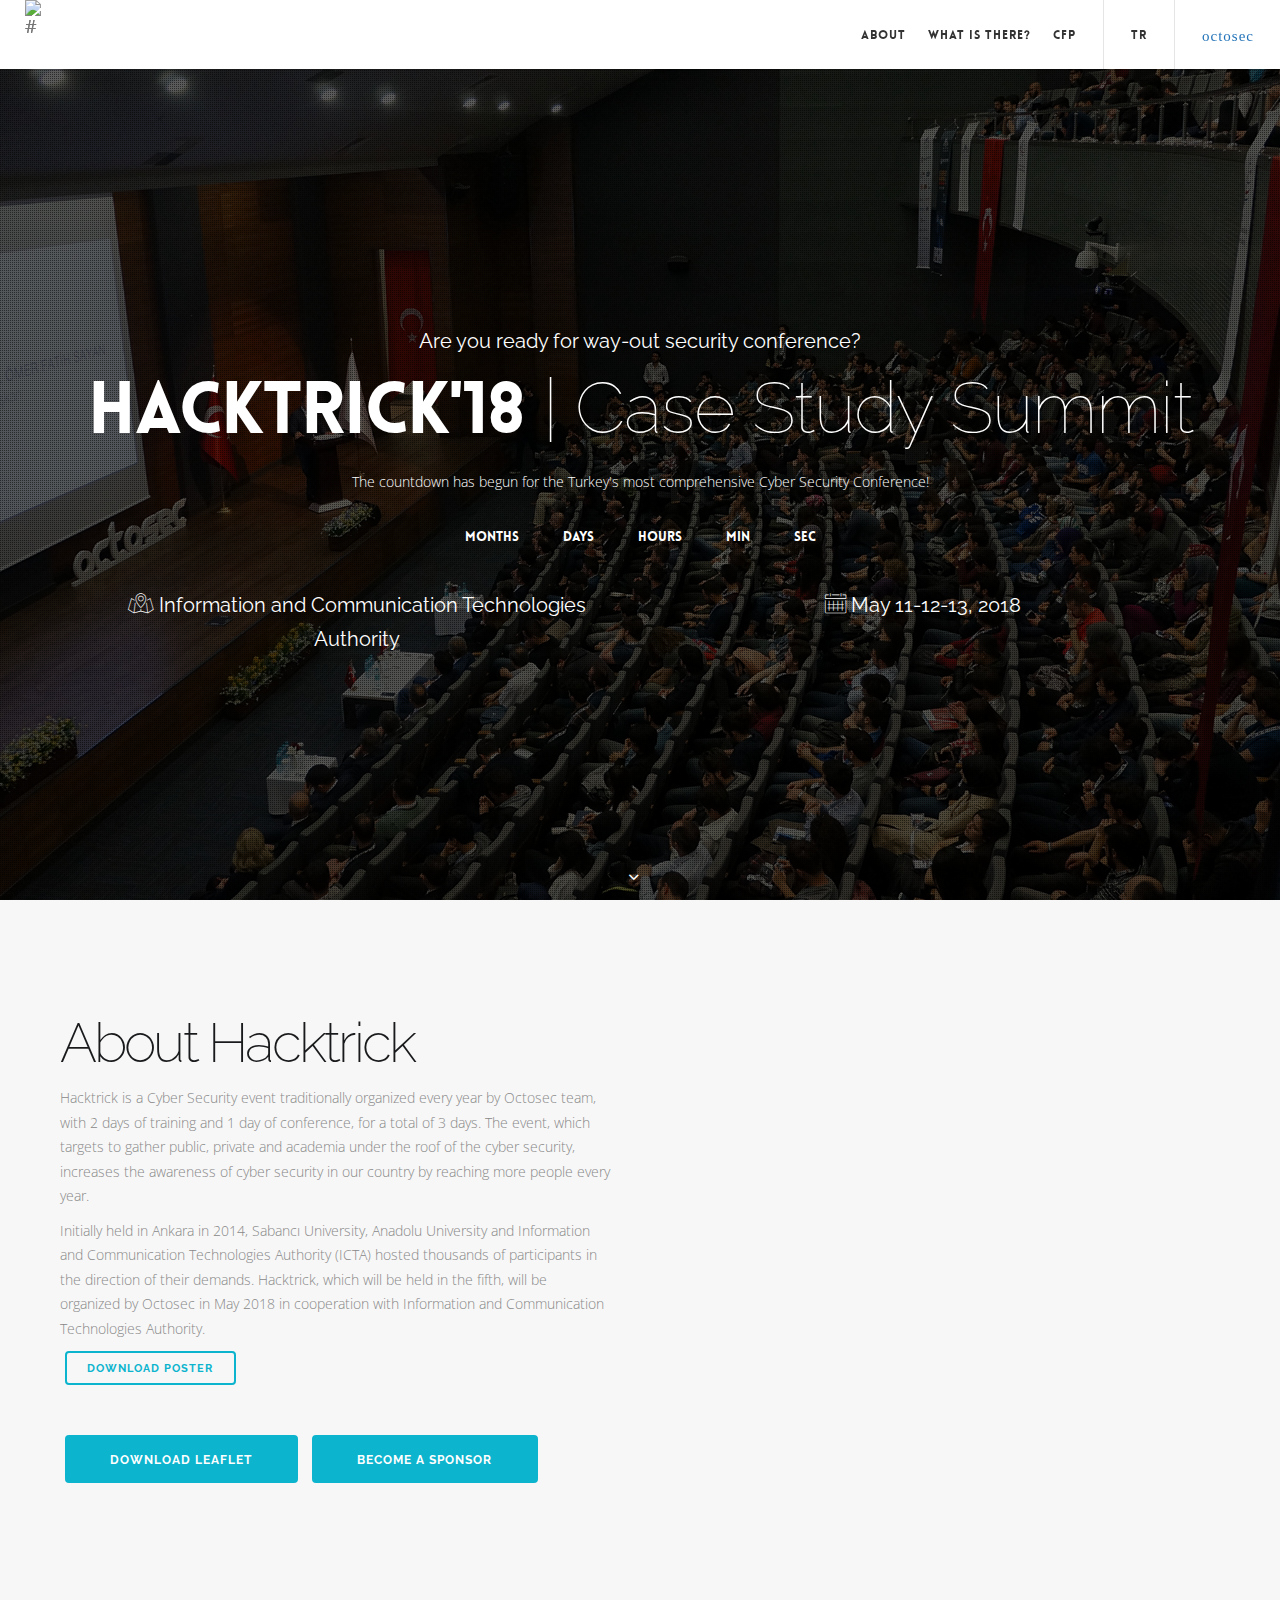
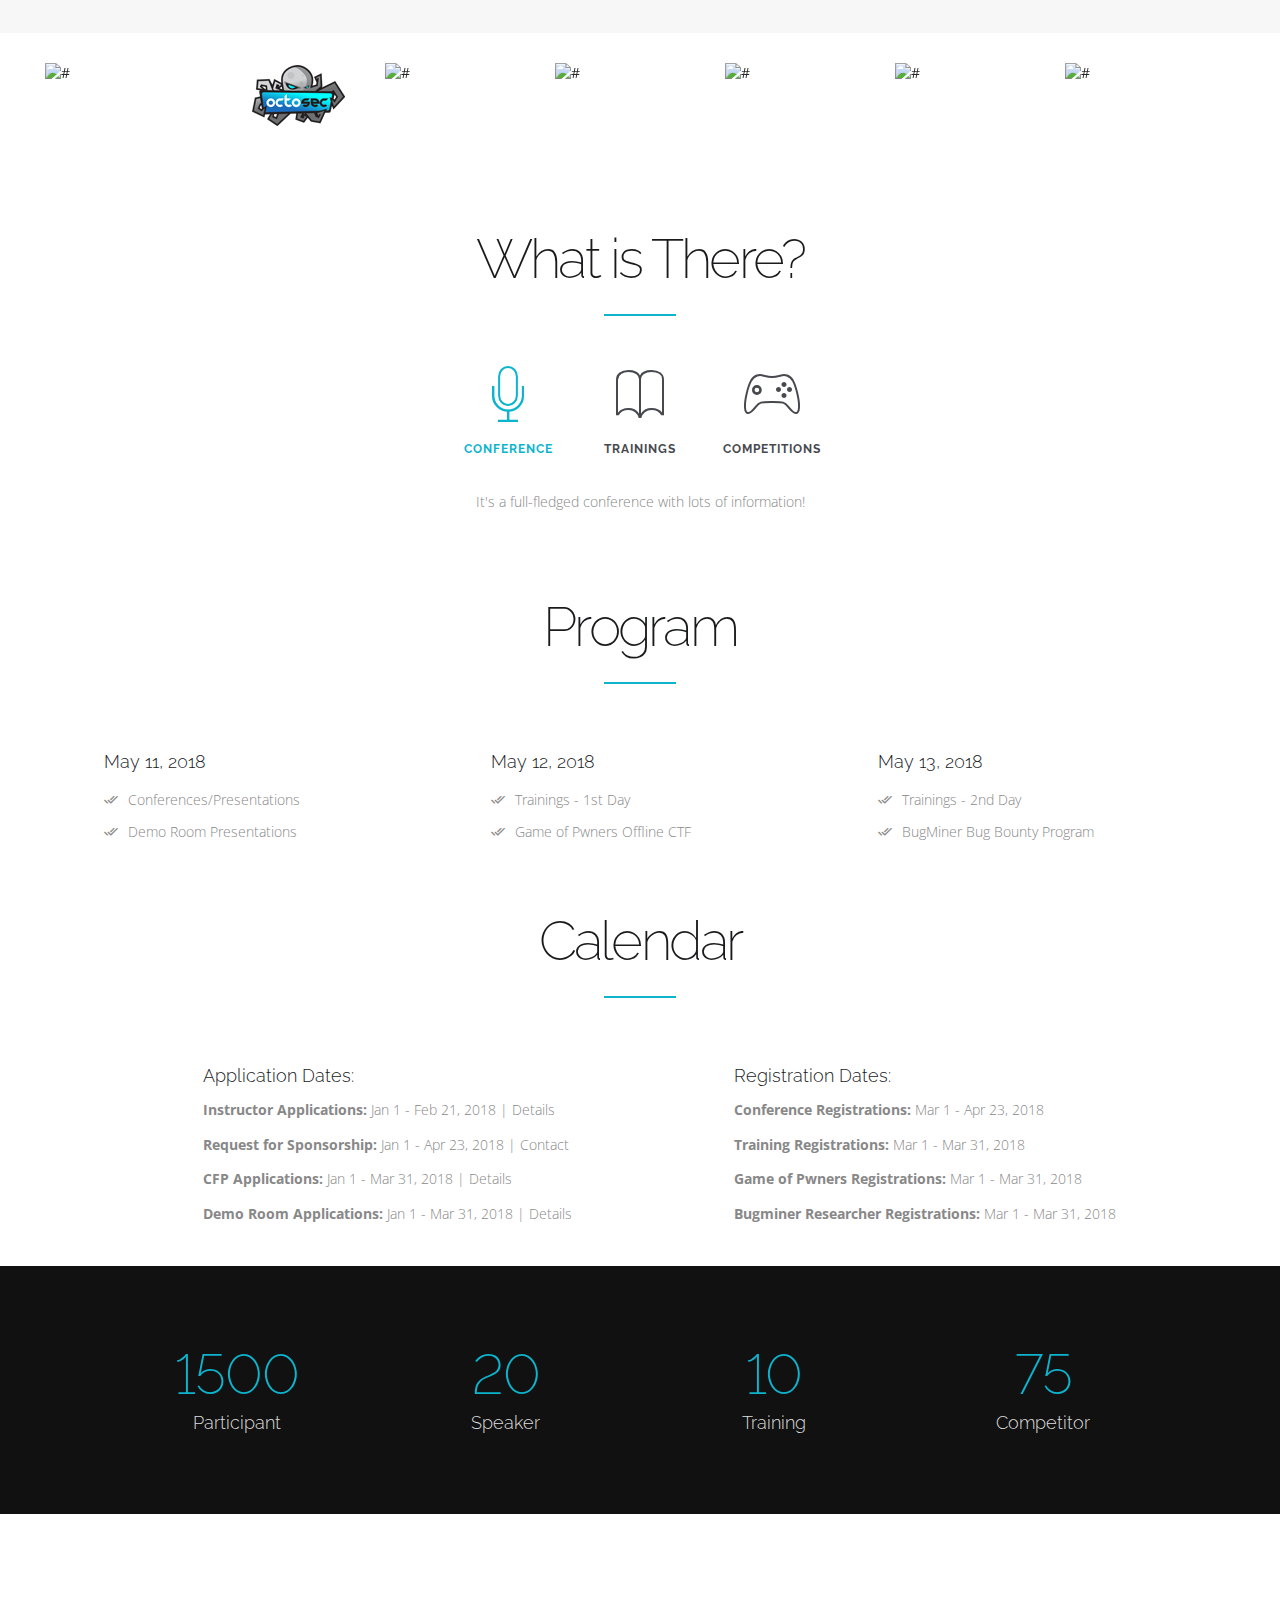
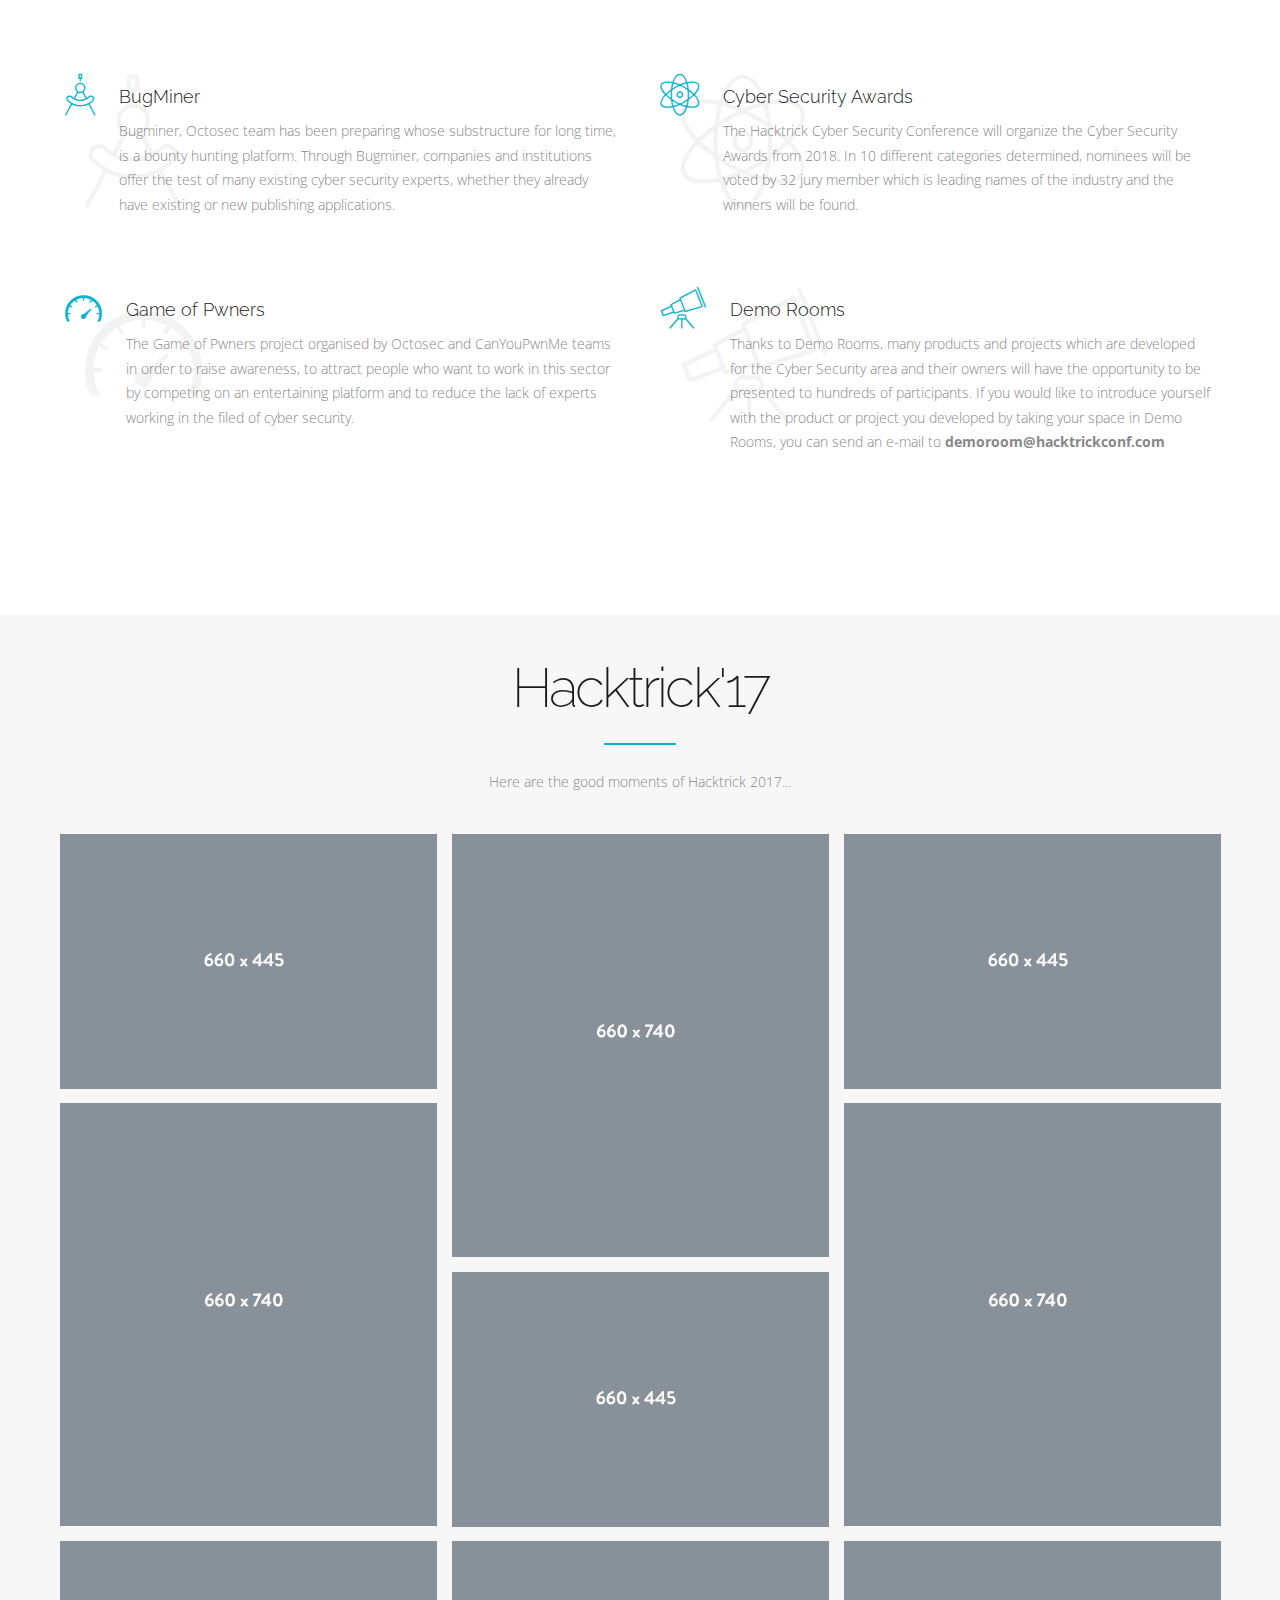
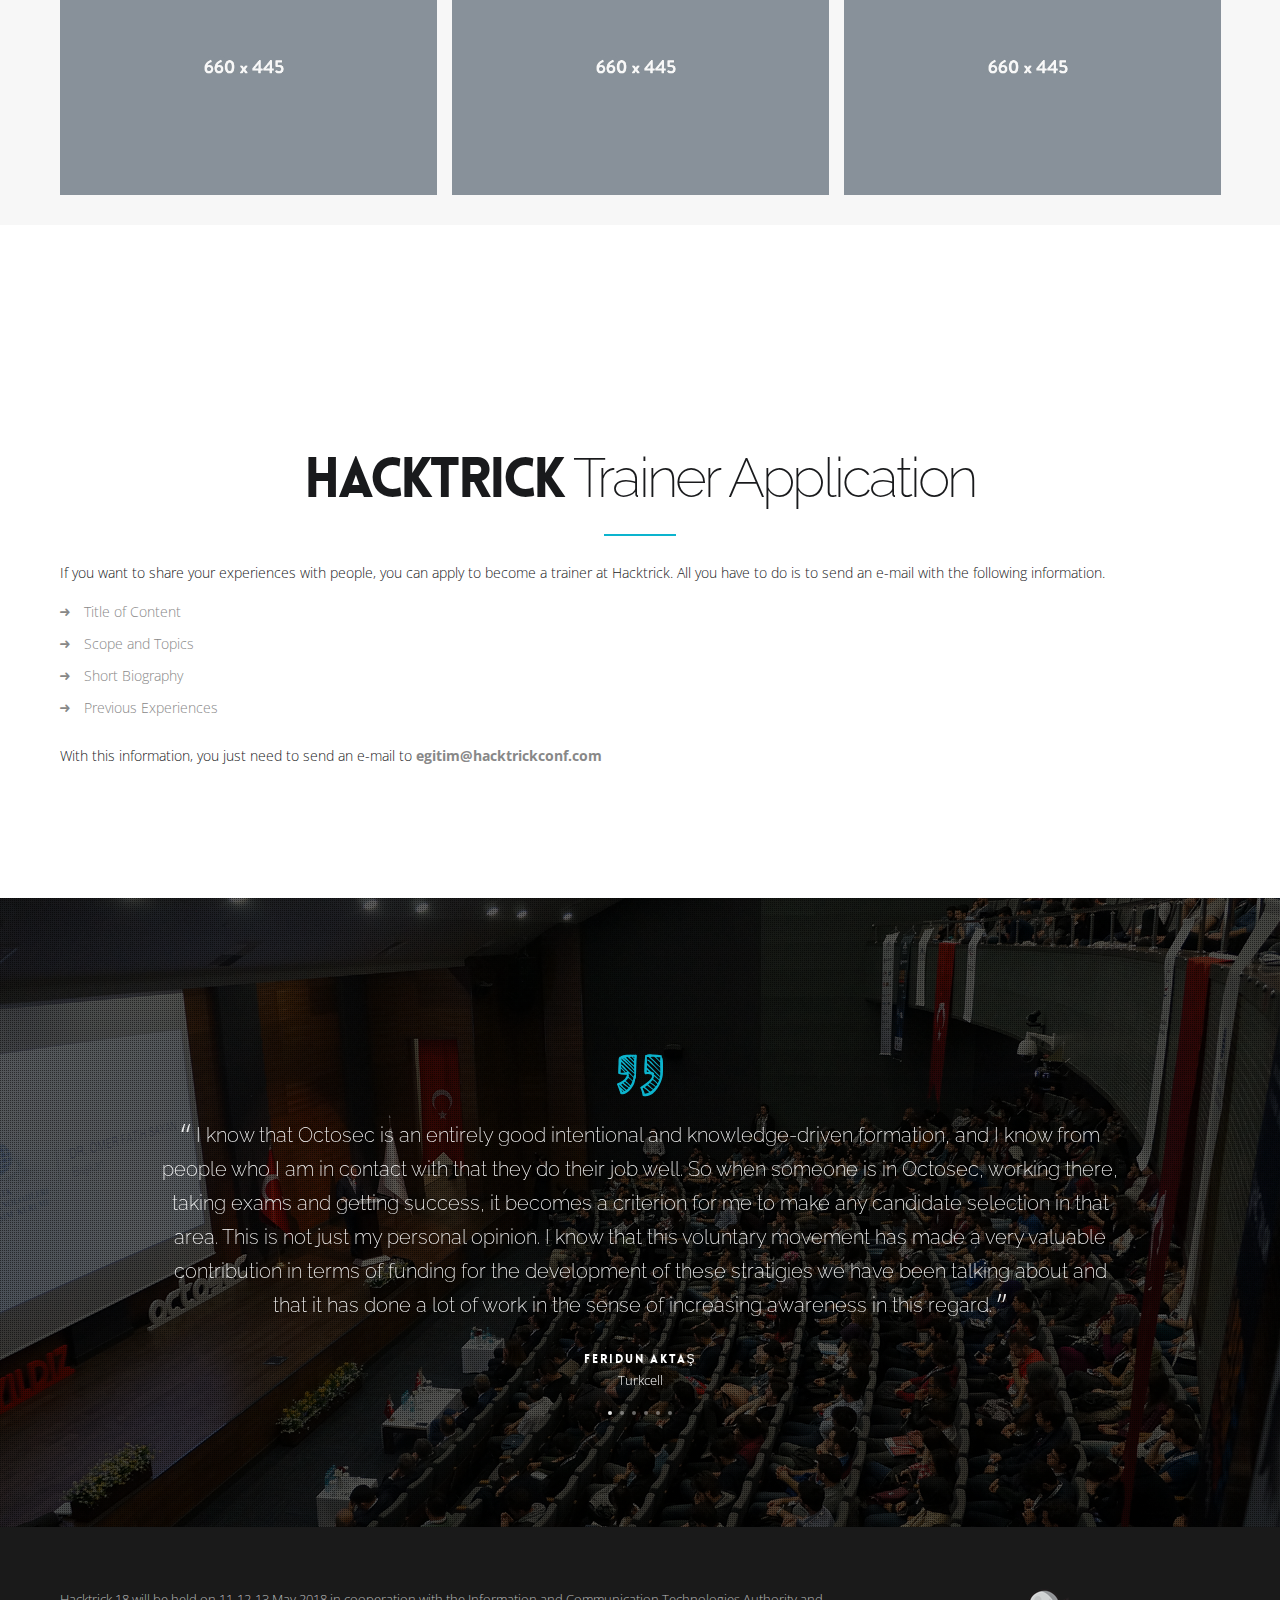
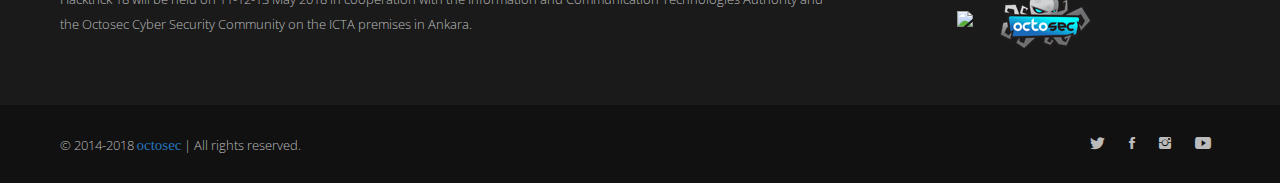
==== en/index.html @ 78164e8e "ingilizce eklendi" ====
<!DOCTYPE html>
<html lang="en">
    <head>  
        <meta charset="utf-8">
        <meta http-equiv="X-UA-Compatible" content="IE=edge">
        <meta name="viewport" content="width=device-width, initial-scale=1">
        <title>HACKTRICK - Cyber Security Conference</title> 
        <link href="../img/assets/favicon.png" rel="icon" type="image/png"> 
        <link href="../css/plugins.css" rel="stylesheet" type="text/css">   
        <link href="../css/theme.css" rel="stylesheet" type="text/css">   
        <link href="../css/ionicons.min.css" rel="stylesheet" type="text/css">
        <link href="../css/et-line-icons.css" rel="stylesheet" type="text/css">
        <link href="../css/themify-icons.css" rel="stylesheet" type="text/css"> 
        <link href="../fonts/lovelo/stylesheet.css" rel="stylesheet" type="text/css">
        <link href='https://fonts.googleapis.com/css?family=Raleway:100,200,300,400%7COpen+Sans:400,300' rel='stylesheet' type='text/css'>
        <link href="../css/custom.css" rel="stylesheet" type="text/css"> 
        <link href="../css/colors/blue.css" id="color-scheme" rel="stylesheet" type="text/css">
        <link rel="alternate" href="index.html" hreflang="tr-tr" />
        <link rel="alternate" href="index.html/en/" hreflang="en-us" />
    </head>
    <body> 
        
        <!-- Start Header -->
        <nav class="navbar navbar-default fullwidth dark-menu">
            <div class="container">
                
                <div class="navbar-header">
                    <div class="container">
                        <button type="button" class="navbar-toggle collapsed" data-toggle="collapse" data-target="#navbar" aria-expanded="false" aria-controls="navbar">
                            <span class="sr-only">Toggle navigation</span>
                            <span class="icon-bar top-bar"></span>
                            <span class="icon-bar middle-bar"></span>
                            <span class="icon-bar bottom-bar"></span>
                        </button>
                        <a class="navbar-brand" href="index.html"><img src="../img/assets/hacktrick.png" class="logo-light" alt="#"><img src="../img/assets/hacktrick.png" class="logo-dark" alt="#"></a> 
                    </div>
                </div>

                <div id="navbar" class="navbar-collapse collapse">
                    <div class="container">
                        <ul class="nav navbar-nav menu-right">
                            <li><a class="btn-scroll" href="#about">ABOUT</a></li>
                            <li><a class="btn-scroll" href="#features">What Is There?</a></li>
                            <li><a href="cfp.html">CFP</a></li>
                            <li class="nav-separator"></li>
                            <li><a href="../index.html">TR</a></li>
                            <li class="nav-separator"></li>
                            <li><a class="octosec" href="https://octosec.net/en" target="_blank">octosec</a></li>
                        </ul>
                        
                    </div>
                </div> 
            </div>
        </nav>

        <section class="hero-fullscreen parallax overlay bg-img-h">   
            <div class="hero-container container">  
                <div class="hero-content text-center">   
                    
                    <div class="col-sm-12 mr-auto white text-center pt20">   
                        <p class="lead-3 hidden-xs">Are you ready for way-out security conference?</p> 
                        <h1 class="large"><span class="bold">HACKTRICK'18</span> <br class="visible-xs"> <span class="hidden-xs">|</span> Case Study Summit</h1>     
                        <p class="mt20 hidden-xs">The countdown has begun for the Turkey's most comprehensive Cyber Security Conference!</p>
                        <div data-date="May 11, 2018 09:00:00" id="countdown-timer" class="hidden-xs">
                            <div><h2 id="months"></h2><h6>MONTHS</h6></div> 
                            <div><h2 id="days"></h2><h6>DAYS</h6></div> 
                            <div><h2 id="hours"></h2><h6>HOURS</h6></div> 
                            <div><h2 id="minutes"></h2><h6>MIN</h6></div> 
                            <div><h2 id="seconds"></h2><h6>SEC</h6></div>
                        </div>
                        <div class="col-sm-6"><p class="mt20 lead-3"><i class="icon-map"></i> Information and Communication Technologies Authority</p></div>
                        <div class="col-sm-6"><p class="mt20 lead-3"><i class="icon-calendar"></i> May 11-12-13, 2018</p></div>
                    </div>
                    
                </div>
            </div>
            <a href="#about" class="scroll-btn btn-scroll"><i class="ion-chevron-down"></i></a>
        </section>

        <section class="bg-grey" id="about"> 
            <div class="container">   
                <div class="vertical-align">
                    <div class="col-md-6 text-left pr30">   
                        <h2>About Hacktrick</h2>   
                        <p>Hacktrick is a Cyber Security event traditionally organized every year by Octosec team, with 2 days of training and 1 day of conference, for a total of 3 days. The event, which targets to gather public, private and academia under the roof of the cyber security, increases the awareness of cyber security in our country by reaching more people every year.</p>
                        <p>Initially held in Ankara in 2014, Sabancı University, Anadolu University and Information and Communication Technologies Authority (ICTA) hosted thousands of participants in the direction of their demands. Hacktrick, which will be held in the fifth, will be organized by Octosec in May 2018 in cooperation with Information and Communication Technologies Authority.</p>
                        <p>
                            <a class="btn btn-appear btn-transparent hidden-xs" href="../img/hacktrick18-afis.png" download>
                                <span>Download Poster <i class="ion-ios-cloud-download-outline"></i></span>
                            </a>
                        </p>
                        <p>
                            <a class="btn btn-primary btn-lg btn-appear mt40 mb40 hidden-xs" href="../img/hacktrick18-brosur.pdf" download>
                                <span>Download Leaflet <i class="ion-ios-cloud-download-outline"></i></span>
                            </a>
                            <a class="btn btn-primary btn-lg btn-appear mt40 mb40 hidden-xs" href="mailto:sponsorship@hacktrickconf.com">
                                <span>Become A Sponsor <i class="ion-checkmark"></i></span>
                            </a>
                        </p>
                    </div>
                    <div class="col-md-6  mt10 mb10">  
                        <div class="video-container">
                            <iframe width="560" height="315" src="https://www.youtube.com/embed/XGQg276FF08" frameborder="0" gesture="media" allow="encrypted-media" allowfullscreen></iframe>
                        </div>
                    </div>
                </div>
            </div>
        </section>

        <section class="pt30 pb30">
            <div class="container"> 
                <div class="row">    

                    <div id="clients-slider-2" class="owl-carousel">
                        <div><img src="../img/clients/btk.png" class="img-responsive" alt="#"></div>
                        <div><img src="../img/clients/octo.png" class="img-responsive" alt="#"></div>
                        <div><img src="../img/clients/usom.png" class="img-responsive" alt="#"></div>
                        <div><img src="../img/clients/cypm.png" class="img-responsive" alt="#"></div>
                        <div><img src="../img/clients/gop.png" class="img-responsive" alt="#"></div>
                        <div><img src="../img/clients/bugminer3.png" class="img-responsive" alt="#"></div>
                        <div><img src="../img/clients/csawards1.png" class="img-responsive" alt="#"></div>
                    </div>

                </div>
            </div>
        </section>

        <section id="features" class="pt70 pb50">
            <div class="container">
                <div class="row">

                    <div class="col-md-12 section-heading pb0">   
                        <h2>What is There?</h2>
                        <hr class="separator"> 
                    </div>

                    <div class="col-md-12 mr-auto text-center">   
                        <div class="icon-tabs-centered">

                            <ul id="iconTabs" class="nav nav-tabs nav-tabs-center">
                                <li class="active"><a href="#tab-i1" data-toggle="tab"><span class="icon-tab ion-ios-mic-outline"></span><span>CONFERENCE</span></a></li>
                                <li class=""><a href="#tab-i2" data-toggle="tab"><span class="icon-tab ion-ios-book-outline"></span><span>TRAININGS</span></a></li>
                                <li class=""><a href="#tab-i3" data-toggle="tab"><span class="icon-tab ion-ios-game-controller-b-outline"></span><span>COMPETITIONS</span></a></li>
                            </ul>

                            <div id="myTabContent" class="tab-content">

                                <div class="tab-pane fade active in" id="tab-i1">   
                                    <p>It's a full-fledged conference with lots of information!</p>
                                </div> 
                                <div class="tab-pane fade" id="tab-i2"> 
                                    <p>More than ten free trainings given by experts!</p> 
                                </div> 
                                <div class="tab-pane fade" id="tab-i3"> 
                                    <p>Award winning cyber security contests for those who enjoy competition!</p>
                                </div>

                            </div>

                        </div> 
                    </div>
                </div>
            </div>
        </section>
        <section id="content" class="pt20">
            <div class="container">
                <div class="row">

                    <div class="col-md-12 section-heading pb0">   
                        <h2>Program</h2>
                        <hr class="separator"> 
                    </div>
                    <div class="col-md-12">   
                        <div class="col-sm-4 feature-left">
                            <div class="feature-left-content">
                                <h5>May 11, 2018</h5>
                                <ul class="list-icons">
                                    <li><i class="ion-android-done-all"></i> Conferences/Presentations</li>
                                    <li><i class="ion-android-done-all"></i> Demo Room Presentations</li>
                                </ul>
                            </div>
                        </div>   
                        <div class="col-sm-4 feature-left">
                            <div class="feature-left-content">
                                <h5>May 12, 2018</h5>
                                <ul class="list-icons">
                                    <li><i class="ion-android-done-all"></i> Trainings - 1st Day</li>
                                    <li><i class="ion-android-done-all"></i> Game of Pwners Offline CTF</li>
                                </ul>
                            </div>
                        </div>
                        <div class="col-sm-4 feature-left">
                            <div class="feature-left-content">
                                <h5>May 13, 2018</h5>
                                <ul class="list-icons">
                                    <li><i class="ion-android-done-all"></i> Trainings - 2nd Day</li>
                                    <li><i class="ion-android-done-all"></i> BugMiner Bug Bounty Program</li>
                                </ul>
                            </div>
                        </div>
                    </div>

                </div>
            </div>
        </section>
        <section id="content" class="pt20">
            <div class="container">
                <div class="row">

                    <div class="col-md-12 section-heading pb0">   
                        <h2>Calendar</h2>
                        <hr class="separator"> 
                    </div>
                    <div class="col-md-11 col-md-offset-1">   
                        <div class="col-sm-6 feature-left">
                            <div class="feature-left-content">
                                <h5>Application Dates:</h5>
                                <p><strong>Instructor Applications: </strong>Jan 1 - Feb 21, 2018 | <a href="#trainer" class="btn-scroll">Details</a></p>
                                <p><strong>Request for Sponsorship: </strong>Jan 1 - Apr 23, 2018 | <a href="mailto:sponsorship@hacktrickconf.com">Contact</a></p>
                                <p><strong>CFP Applications: </strong>Jan 1 - Mar 31, 2018 | <a href="cfp.html">Details</a> </p>
                                <p><strong>Demo Room Applications: </strong>Jan 1 - Mar 31, 2018 | <a href="#feature-details" class="btn-scroll">Details</a></p>
                            </div>
                        </div>   
                        <div class="col-sm-6 feature-left">
                            <div class="feature-left-content">
                                <h5>Registration Dates:</h5>
                                <p><strong>Conference Registrations: </strong>Mar 1 - Apr 23, 2018</p>
                                <p><strong>Training Registrations: </strong>Mar 1 - Mar 31, 2018</p>
                                <p><strong>Game of Pwners Registrations: </strong>Mar 1 - Mar 31, 2018</p>
                                <p><strong>Bugminer Researcher Registrations: </strong>Mar 1 - Mar 31, 2018</p>
                            </div>
                        </div>
                    </div>

                </div>
            </div>
        </section>
        
        <section id="fun-facts" class="bg-dark">
            <div class="container-fluid"> 
                <div class="row">

                    <div class="col-sm-3 counter"> 
                        <h1>1500</h1>
                        <h5>Participant</h5> 
                    </div>
                    <div class="col-sm-3 counter"> 
                        <h1>20</h1> 
                        <h5>Speaker</h5> 
                    </div>
                    <div class="col-sm-3 counter"> 
                        <h1>10</h1> 
                        <h5>Training</h5> 
                    </div>
                    <div class="col-sm-3 counter"> 
                        <h1>75</h1> 
                        <h5>Competitor</h5> 
                    </div>

                </div> 
            </div>
        </section>

        <section class="pt130 pb120" id="feature-details">
            <div class="container">
                <div class="row">
                    <div class="col-sm-6 feature-left">
                        <i class="icon-circle-compass size-3x color"></i>
                        <i class="icon-circle-compass back-icon"></i>
                        <div class="feature-left-content">
                            <h5>BugMiner</h5>
                            <p>Bugminer, Octosec team has been preparing whose substructure for long time, is a bounty hunting platform. Through Bugminer, companies and institutions offer the test of many existing cyber security experts, whether they already have existing or new publishing applications.</p>
                        </div> 
                    </div>
                    <div class="col-sm-6 feature-left">
                        <i class="icon-genius size-3x color"></i>
                        <i class="icon-genius back-icon"></i> 
                        <div class="feature-left-content">
                            <h5>Cyber Security Awards</h5>
                            <p>The Hacktrick Cyber Security Conference will organize the Cyber Security Awards from 2018. In 10 different categories determined, nominees will be voted by 32 jury member which is leading names of the industry and the winners will be found.</p>
                        </div> 
                    </div>
                </div>

                <div class="row">
                    <div class="col-sm-6 feature-left">
                        <i class="ion-speedometer size-3x color"></i>
                        <i class="ion-speedometer back-icon"></i> 
                        <div class="feature-left-content">
                            <h5>Game of Pwners</h5>
                            <p>The Game of Pwners project organised by Octosec and CanYouPwnMe teams in order to raise awareness, to attract people who want to work in this sector by competing on an entertaining platform and to reduce the lack of experts working in the filed of cyber security.</p>
                        </div> 
                    </div>
                    <div class="col-sm-6 feature-left">
                        <i class="icon-telescope size-3x color"></i>
                        <i class="icon-telescope back-icon"></i> 
                        <div class="feature-left-content">
                            <h5>Demo Rooms</h5>
                            <p>Thanks to Demo Rooms, many products and projects which are developed for the Cyber Security area and their owners will have the opportunity to be presented to hundreds of participants. If you would like to introduce yourself with the product or project you developed by taking your space in Demo Rooms, you can send an e-mail to <strong><a href="mailto:demoroom@hacktrickconf.com">demoroom@hacktrickconf.com</a></strong></p> 
                        </div> 
                    </div>
                </div>
            </div>
        </section>

        <section class="bg-grey pt40">
            <div class="container">
                <div class="row">     
                    <div class="col-md-8 section-heading pb0">
                        <h2>Hacktrick'17</h2>
                        <hr class="separator">
                        <p>Here are the good moments of Hacktrick 2017...</p>
                    </div>
                    <div class="col-md-12 mb30 mt30">
                        <div class="cbp" id="js-masonry-boxed">

                            <div class="cbp-item print branding">
                                <a href="img/portfolio/masonry/1.jpg" class="cbp-caption cbp-lightbox">
                                    <div class="cbp-caption-defaultWrap">
                                        <img src="../img/portfolio/masonry/1.jpg">
                                    </div>
                                    <div class="cbp-caption-activeWrap">
                                        <div class="cbp-l-caption-alignCenter">
                                            <div class="cbp-l-caption-body">
                                                <div class="cbp-l-caption-title"><i class="icon-magnifying-glass size-1x"></i></div> 
                                            </div>
                                        </div>
                                    </div>
                                </a>
                            </div>
                            <div class="cbp-item web-design graphic">
                                <a href="img/portfolio/masonry/2.jpg" class="cbp-caption cbp-lightbox">
                                    <div class="cbp-caption-defaultWrap">
                                        <img src="../img/portfolio/masonry/2.jpg">
                                    </div>
                                    <div class="cbp-caption-activeWrap">
                                        <div class="cbp-l-caption-alignCenter">
                                            <div class="cbp-l-caption-body">
                                                <div class="cbp-l-caption-title"><i class="icon-magnifying-glass size-1x"></i></div> 
                                            </div>
                                        </div>
                                    </div>
                                </a>
                            </div>
                            <div class="cbp-item print branding">
                                <a href="img/portfolio/masonry/3.jpg" class="cbp-caption cbp-lightbox">
                                    <div class="cbp-caption-defaultWrap">
                                        <img src="../img/portfolio/masonry/3.jpg">
                                    </div>
                                    <div class="cbp-caption-activeWrap">
                                        <div class="cbp-l-caption-alignCenter">
                                            <div class="cbp-l-caption-body">
                                                <div class="cbp-l-caption-title"><i class="icon-magnifying-glass size-1x"></i></div> 
                                            </div>
                                        </div>
                                    </div>
                                </a>
                            </div>
                            <div class="cbp-item print branding">
                                <a href="img/portfolio/masonry/4.jpg" class="cbp-caption cbp-lightbox">
                                    <div class="cbp-caption-defaultWrap">
                                        <img src="../img/portfolio/masonry/4.jpg">
                                    </div>
                                    <div class="cbp-caption-activeWrap">
                                        <div class="cbp-l-caption-alignCenter">
                                            <div class="cbp-l-caption-body">
                                                <div class="cbp-l-caption-title"><i class="icon-magnifying-glass size-1x"></i></div> 
                                            </div>
                                        </div>
                                    </div>
                                </a>
                            </div> 
                            <div class="cbp-item print graphic">
                                <a href="img/portfolio/masonry/5.jpg" class="cbp-caption cbp-lightbox">
                                    <div class="cbp-caption-defaultWrap">
                                        <img src="../img/portfolio/masonry/5.jpg">
                                    </div>
                                    <div class="cbp-caption-activeWrap">
                                        <div class="cbp-l-caption-alignCenter">
                                            <div class="cbp-l-caption-body">
                                                <div class="cbp-l-caption-title"><i class="icon-magnifying-glass size-1x"></i></div> 
                                            </div>
                                        </div>
                                    </div>
                                </a>
                            </div>
                            <div class="cbp-item web-design branding">
                                <a href="img/portfolio/masonry/6.jpg" class="cbp-caption cbp-lightbox">
                                    <div class="cbp-caption-defaultWrap">
                                        <img src="../img/portfolio/masonry/10.jpg">
                                    </div>
                                    <div class="cbp-caption-activeWrap">
                                        <div class="cbp-l-caption-alignCenter">
                                            <div class="cbp-l-caption-body">
                                                <div class="cbp-l-caption-title"><i class="icon-magnifying-glass size-1x"></i></div> 
                                            </div>
                                        </div>
                                    </div>
                                </a>
                            </div>

                            <div class="cbp-item web-design graphic">
                                <a href="img/portfolio/masonry/7.jpg" class="cbp-caption cbp-lightbox">
                                    <div class="cbp-caption-defaultWrap">
                                        <img src="../img/portfolio/masonry/7.jpg">
                                    </div>
                                    <div class="cbp-caption-activeWrap">
                                        <div class="cbp-l-caption-alignCenter">
                                            <div class="cbp-l-caption-body">
                                                <div class="cbp-l-caption-title"><i class="icon-magnifying-glass size-1x"></i></div> 
                                            </div>
                                        </div>
                                    </div>
                                </a>
                            </div>
                            <div class="cbp-item web-design">
                                <a href="img/portfolio/masonry/8.jpg" class="cbp-caption cbp-lightbox">
                                    <div class="cbp-caption-defaultWrap">
                                        <img src="../img/portfolio/masonry/8.jpg">
                                    </div>
                                    <div class="cbp-caption-activeWrap">
                                        <div class="cbp-l-caption-alignCenter">
                                            <div class="cbp-l-caption-body">
                                                <div class="cbp-l-caption-title"><i class="icon-magnifying-glass size-1x"></i></div> 
                                            </div>
                                        </div>
                                    </div>
                                </a>
                            </div>  
                            <div class="cbp-item web-design branding">
                                <a href="img/portfolio/masonry/9.jpg" class="cbp-caption cbp-lightbox">
                                    <div class="cbp-caption-defaultWrap">
                                        <img src="../img/portfolio/masonry/9.jpg">
                                    </div>
                                    <div class="cbp-caption-activeWrap">
                                        <div class="cbp-l-caption-alignCenter">
                                            <div class="cbp-l-caption-body">
                                                <div class="cbp-l-caption-title"><i class="icon-magnifying-glass size-1x"></i></div> 
                                            </div>
                                        </div>
                                    </div>
                                </a>
                            </div>

                        </div> 
                    </div>

                </div>
            </div>
        </section>

        <section class="pt70" id="trainer">
            <div class="container pt140 pb120">
                <div class="row">                       

                    <div class="col-md-12">
                        <h2 class="white-until-load text-center"><strong>HACKTRICK</strong> Trainer Application</h2> 
                        <hr class="separator">
                        <p class="mt20 white-until-load">If you want to share your experiences with people, you can apply to become a trainer at Hacktrick. All you have to do is to send an e-mail with the following information.</p>
                        <ul class="list-icons white-until-load">
                            <li><i class="ion-arrow-right-c"></i> Title of Content</li>
                            <li><i class="ion-arrow-right-c"></i> Scope and Topics</li>
                            <li><i class="ion-arrow-right-c"></i> Short Biography</li>
                            <li><i class="ion-arrow-right-c"></i> Previous Experiences</li>
                        </ul>
                        <p class="mt20 white-until-load">With this information, you just need to send an e-mail to <strong><a href="mailto:egitim@hacktrickconf.com">egitim@hacktrickconf.com</a></strong></p>
                    </div> 

                </div>
            </div>
        </section>

        <section class="parallax overlay bg-img-h"> 
            <div class="container">
                <div class="row"> 

                    <div class="col-md-10 mr-auto">
                        <div class="testimonials white owl-carousel"> 

                            <div>
                                <i class="vossen-quote color"></i>
                                <h4>I know that Octosec is an entirely good intentional and knowledge-driven formation, and I know from people who I am in contact with that they do their job well. So when someone is in Octosec, working there, taking exams and getting success, it becomes a criterion for me to make any candidate selection in that area. This is not just my personal opinion. I know that this voluntary movement has made a very valuable contribution in terms of funding for the development of these stratigies we have been talking about and that it has done a lot of work in the sense of increasing awareness in this regard.</h4>  
                                <h5 class="subheading">Feridun Aktaş</h5>
                                <p>Turkcell</p>
                            </div> 

                            <div>
                                <i class="vossen-quote color"></i>
                                <h4>There is a huge deficit in education. You are going to many universities today, unfortunately in computer engineering, you can not see the training on cyber security like this. Therefore, continue to do this awareness, leadership, and leadership of thought. I think this event is really very important event. Because one of our biggest problems is trained expert. It's the whole world's problem. The contributions you make to this topic really excite us. So we like to support you.</h4>  
                                <h5 class="subheading">Gökhan Say</h5>
                                <p>Innovera</p>
                            </div> 

                            <div> 
                                <i class="vossen-quote color"></i>
                                <h4>I found the event more crowded than last years. There were hundreds of queues in front of the door and this intensity began in the morning hours and very early hours. I have seen the participation of not only the students but also the employees of the sector intensively compared to the last years. Everything looks so good.</h4>  
                                <h5 class="subheading">Ziyahan Albeniz</h5>
                                <p>Netsparker</p>
                            </div> 

                            <div>
                                <i class="vossen-quote color"></i>
                                <h4>Incredible, much more than I expected. As far as I can see, there are more participants in the conference organized in Turkey so far. So thanks very much to the Octosec team. They have put in much effort for this job.</h4>  
                                <h5 class="subheading">Mehmet Ince</h5>
                                <p>Invictus Europe</p>
                            </div> 

                            <div>
                                <i class="vossen-quote color"></i>
                                <h4>It was good, hard, stressed. It is a different thing to see this as a defeat, we think we have a very nice experience.</h4>  
                                <h5 class="subheading">Game of Pwners competitor</h5>
                            </div> 

                            <div>
                                <i class="vossen-quote color"></i>
                                <h4>It is very nice to be a community that does such a good job and does not want to profit. Normally, such activities are done by profit-oriented institutions and it is not very enjoyable. It was very nice when it was based entirely on voluntary basis.</h4>  
                                <h5 class="subheading">Competitor</h5>
                            </div> 

                        </div>
                    </div> 

                </div>
            </div>
        </section>

        <footer id="footer-1">

            <div class="footer-columns">
                <div class="container">
                    <div class="row">
                        <div class="col-md-8">
                            <p>Hacktrick 18 will be held on 11-12-13 May 2018 in cooperation with the Information and Communication Technologies Authority and the Octosec Cyber Security Community on the ICTA premises in Ankara.</p>
                        </div>
                        <div class="col-md-4 text-center">
                                <a href="https://www.btk.gov.tr" target="_blank"><img src="../img/clients/btk.png"></a>
                                <a href="https://octosec.net" target="_blank"><img src="../img/clients/octo.png"></a>
                        </div>
                    </div>
                </div>
            </div>

            <div class="footer-copyright">
                <div class="container">
                    <div class="row">

                        <div class="col-md-6 col-sm-12">
                            <p>© 2014-2018 <a href="https://octosec.net" target="_blank" class="octosec">octosec</a> | All rights reserved.</p>
                        </div>
                        <div class="col-md-6 col-sm-12">
                            <ul class="social-icons">
                                <li><a href="http://twitter.com/hacktrickconf" target="_blank"><i class="icon ion-social-twitter"></i></a></li> 	 
                                <li><a href="https://facebook.com/hacktrickconf" target="_blank"><i class="icon ion-social-facebook"></i></a></li>  
                                <li><a href="https://www.flickr.com/photos/hacktrickconf" target="_blank"><i class="icon ion-social-instagram"></i></a></li>   
                                <li><a href="https://www.youtube.com/c/Hacktrickconf" target="_blank"><i class="icon ion-social-youtube"></i></a></li>
                            </ul>
                        </div>
                    </div>
                </div>
            </div>

        </footer>

        <a id="back-to-top"><i class="icon ion-chevron-up"></i></a>

        <script src="../js/jquery.min.js"></script>
        <script src="../js/plugins.js"></script>
        <script src="../js/scripts.js"></script>

    </body>
</html>
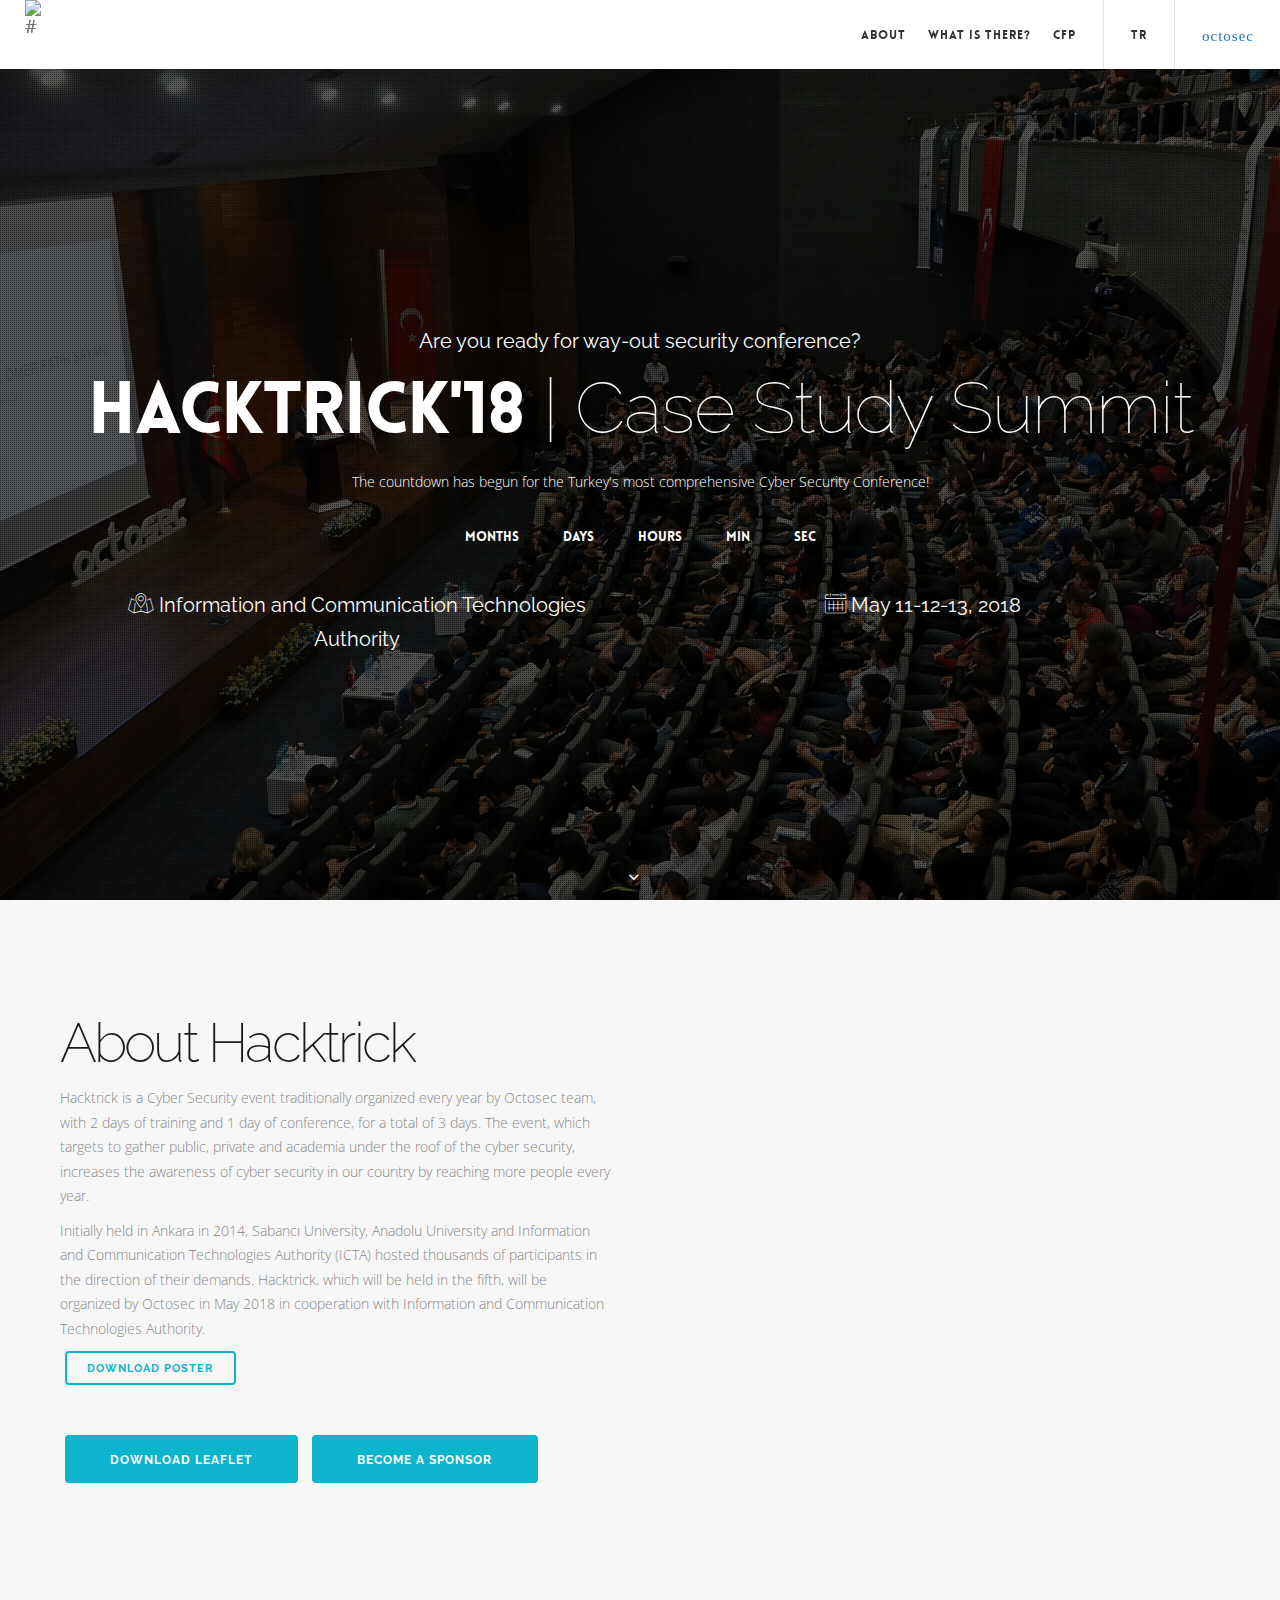
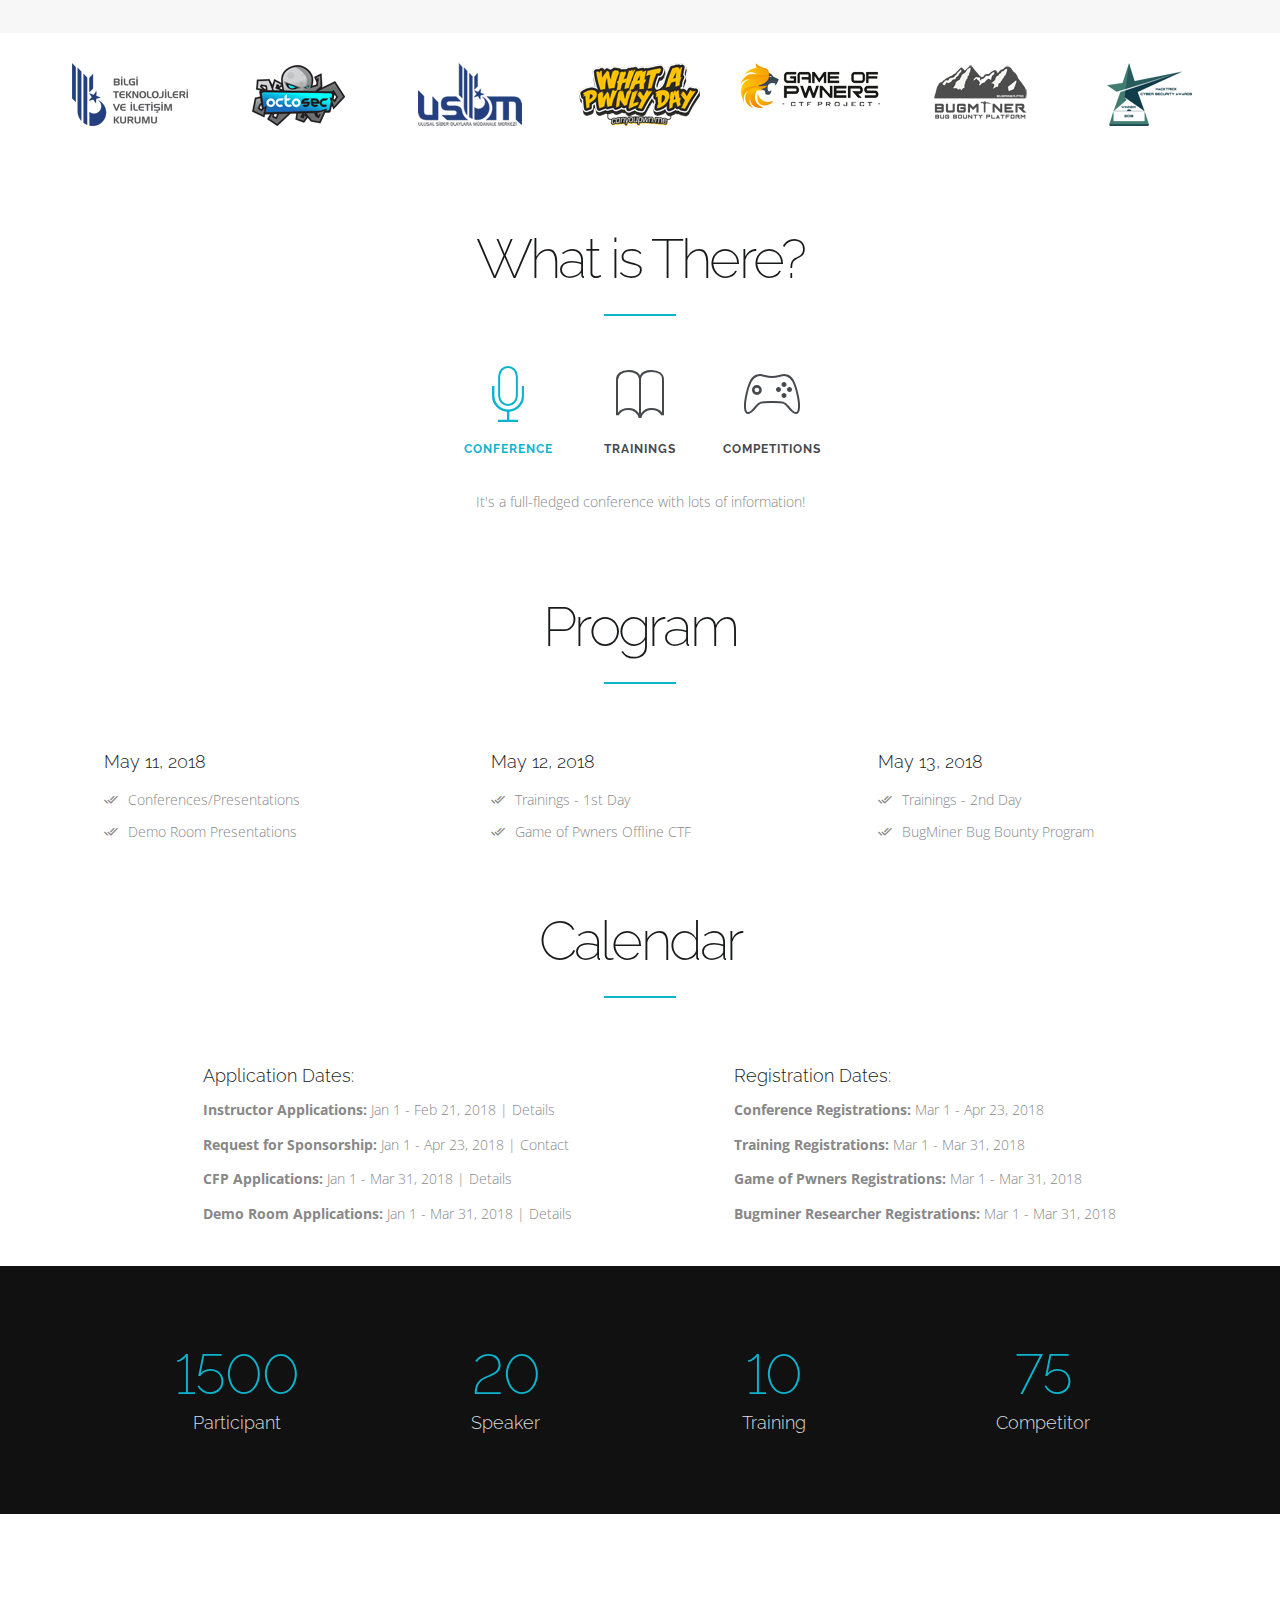
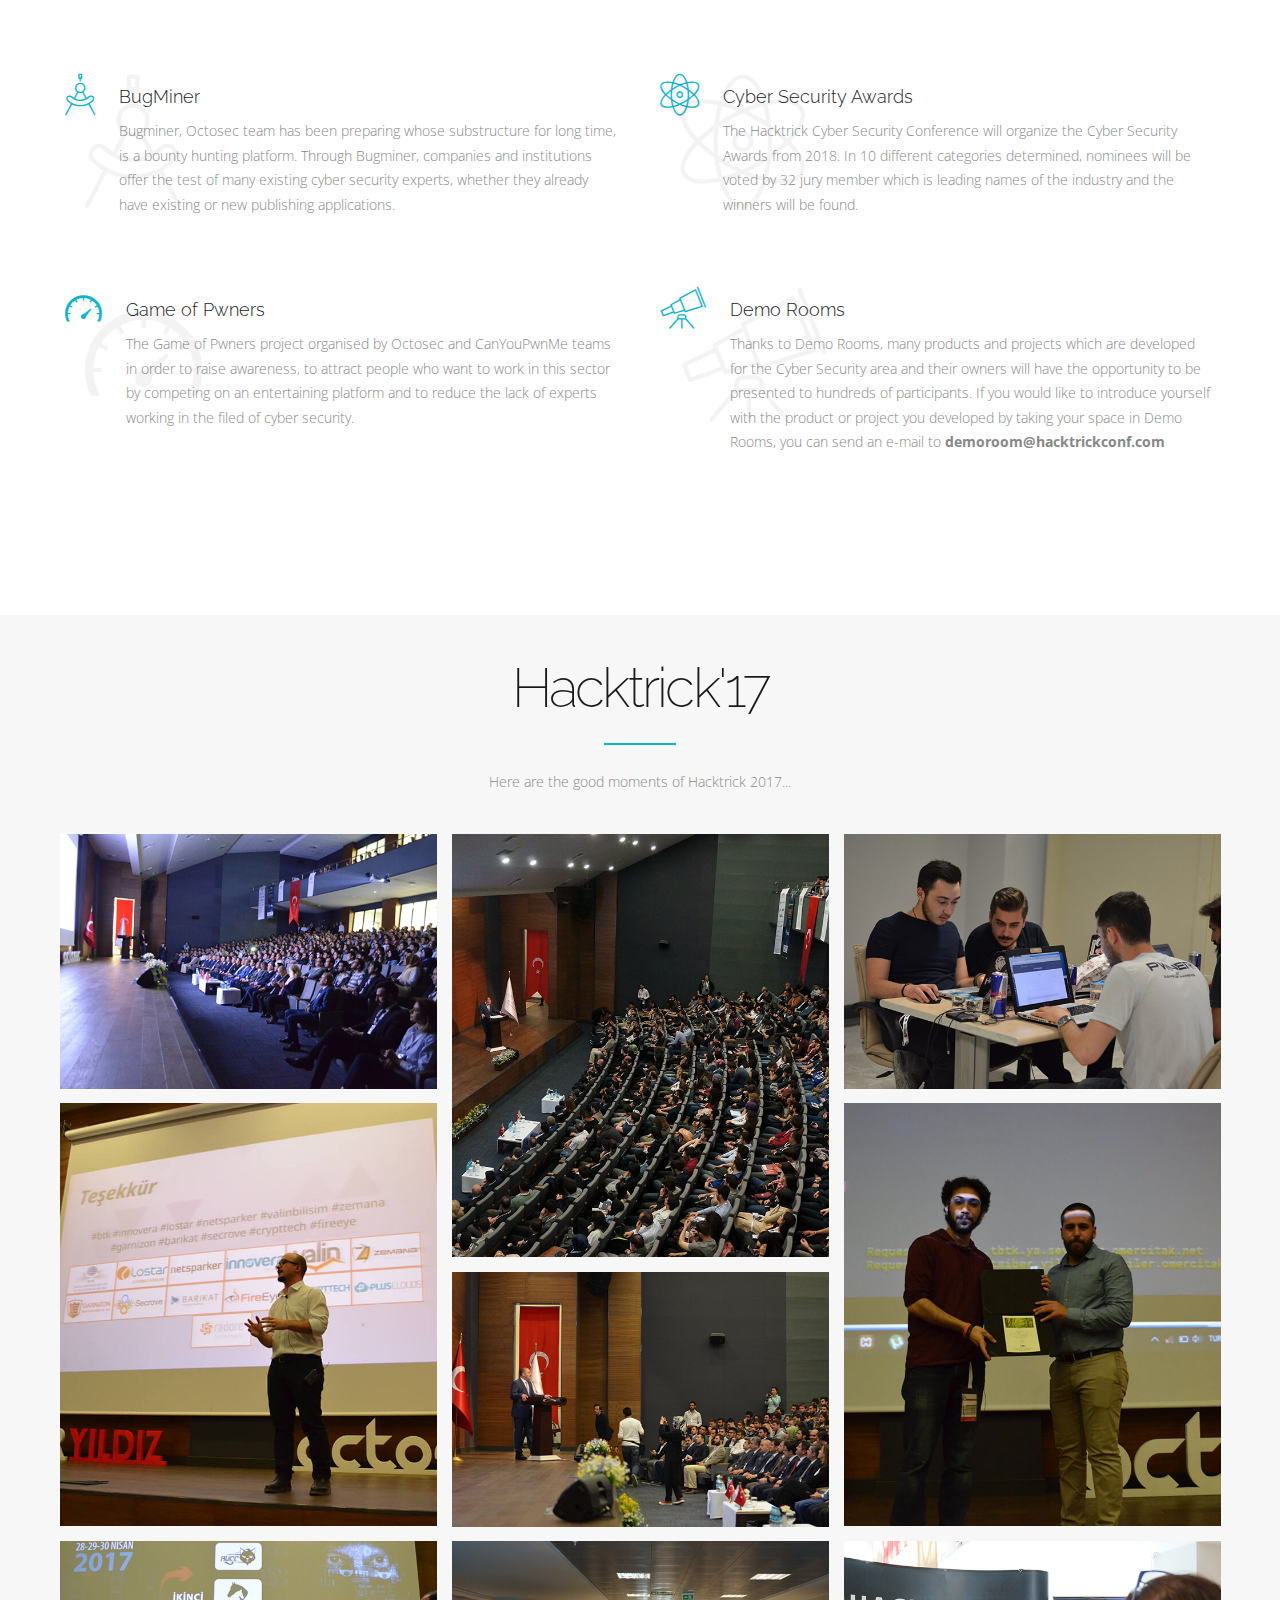
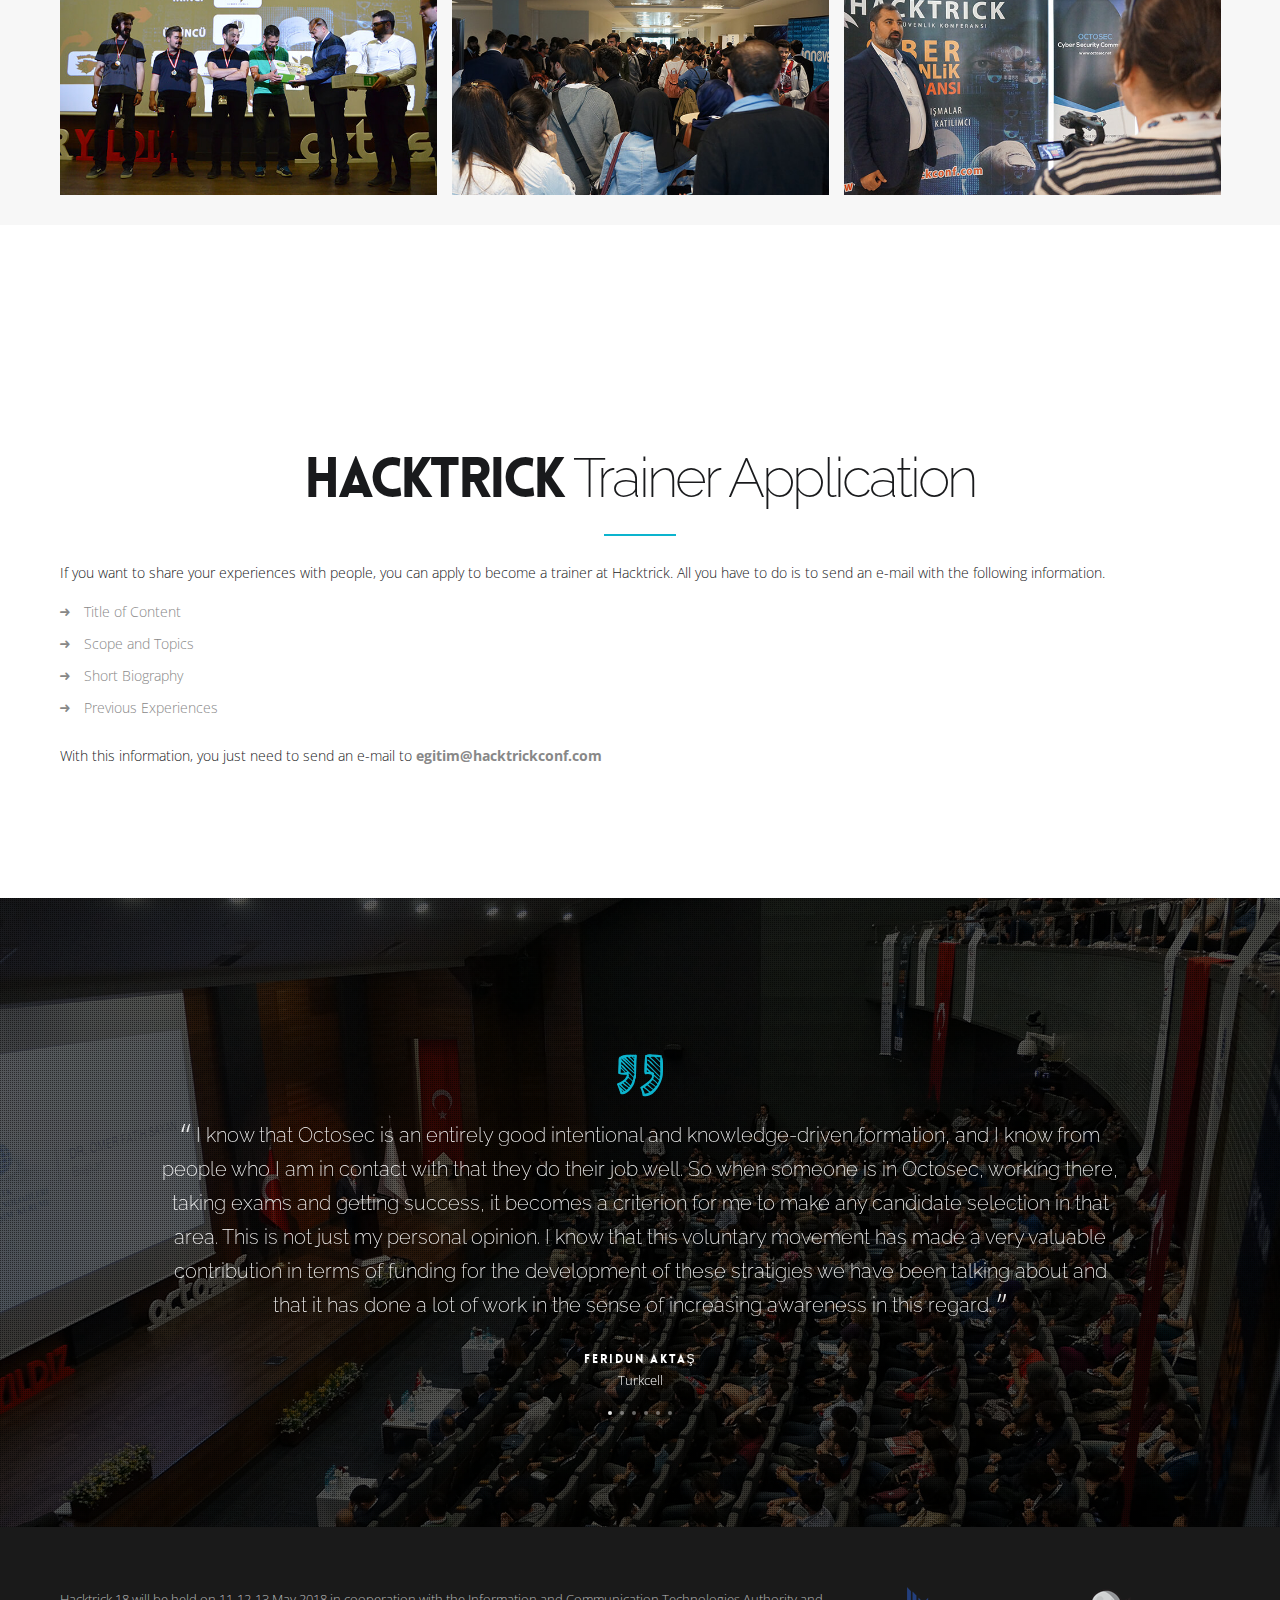
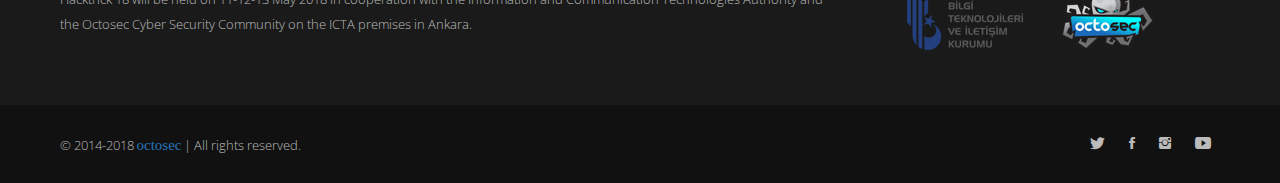
==== commit a2befbd4: "ufak tefek seo optimizasyonları" ====
--- a/en/index.html
+++ b/en/index.html
@@ -4,7 +4,8 @@
         <meta charset="utf-8">
         <meta http-equiv="X-UA-Compatible" content="IE=edge">
         <meta name="viewport" content="width=device-width, initial-scale=1">
-        <title>HACKTRICK - Cyber Security Conference</title> 
+        <title>HACKTRICK Case Study Summit</title> 
+        <meta name="description" content=">Hacktrick is a Cyber Security event traditionally organized every year by Octosec team, with 2 days of training and 1 day of conference, for a total of 3 days.">
         <link href="../img/assets/favicon.png" rel="icon" type="image/png"> 
         <link href="../css/plugins.css" rel="stylesheet" type="text/css">   
         <link href="../css/theme.css" rel="stylesheet" type="text/css">   
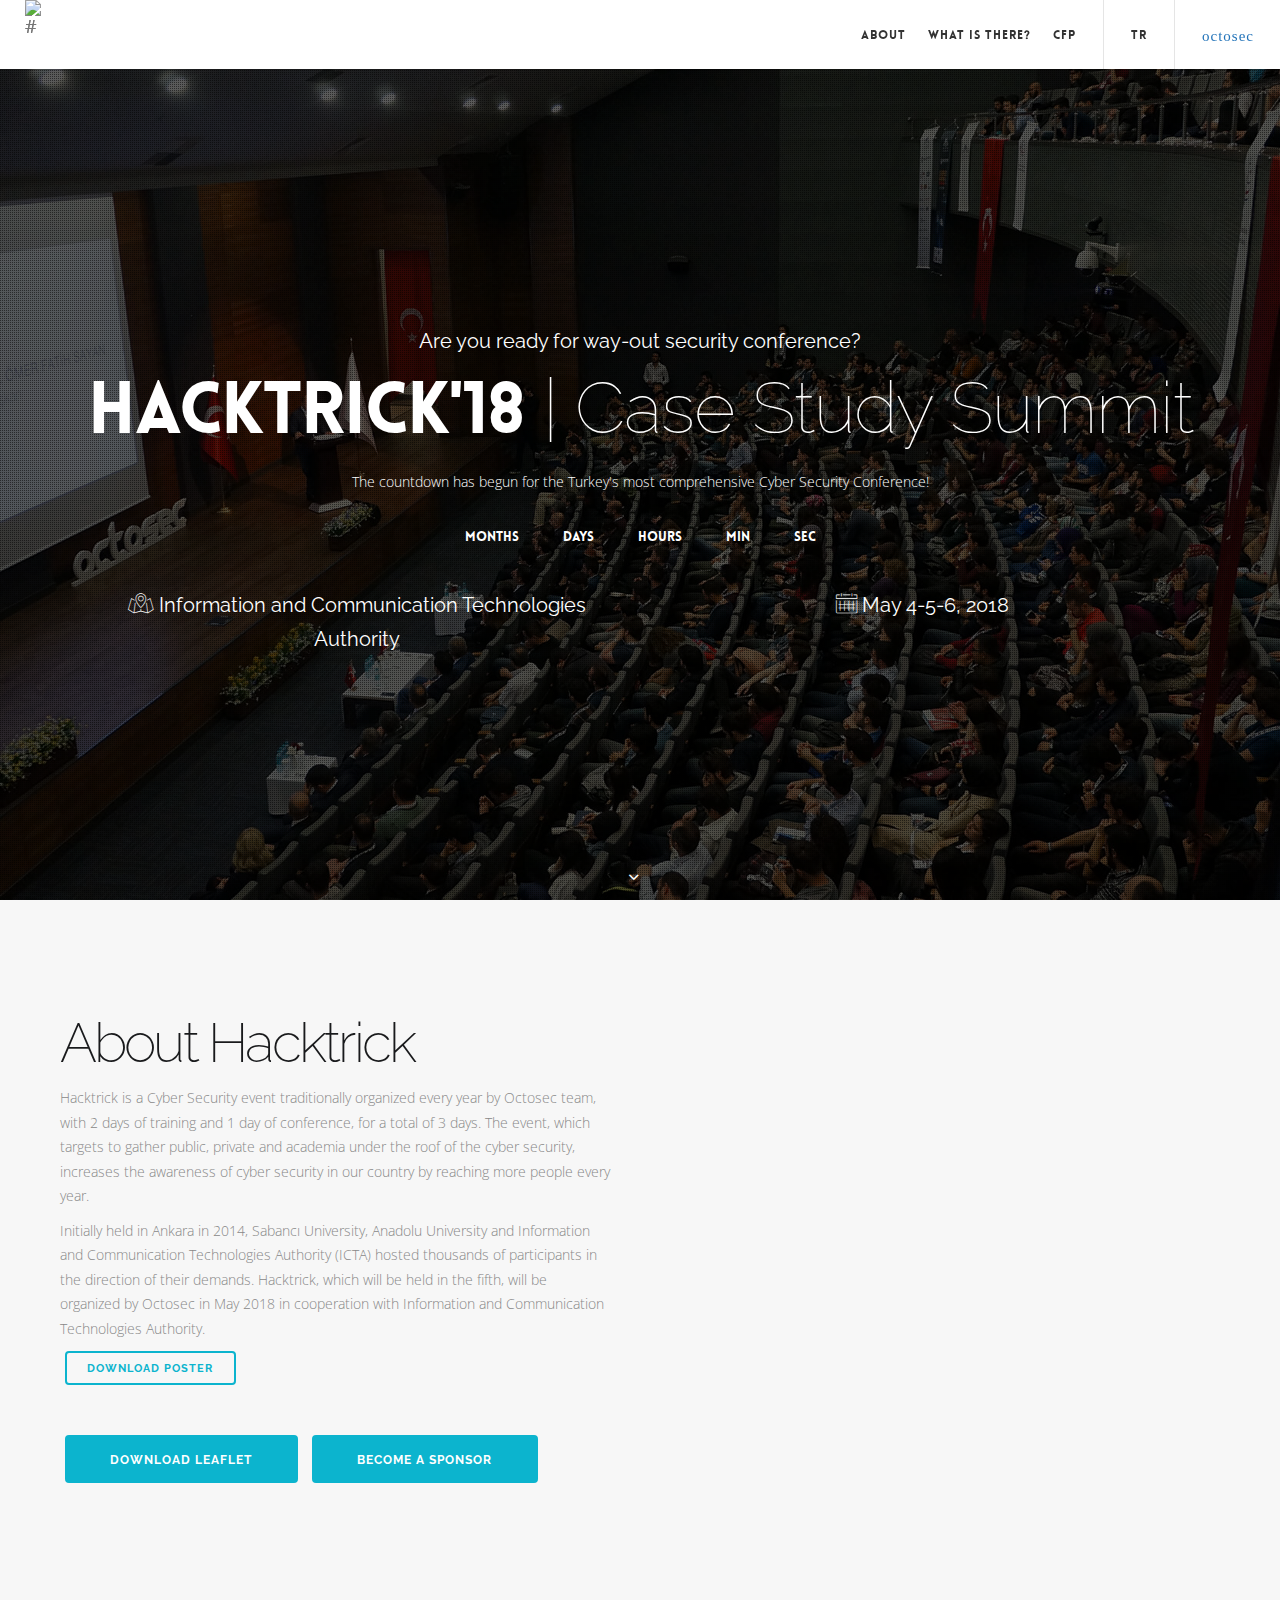
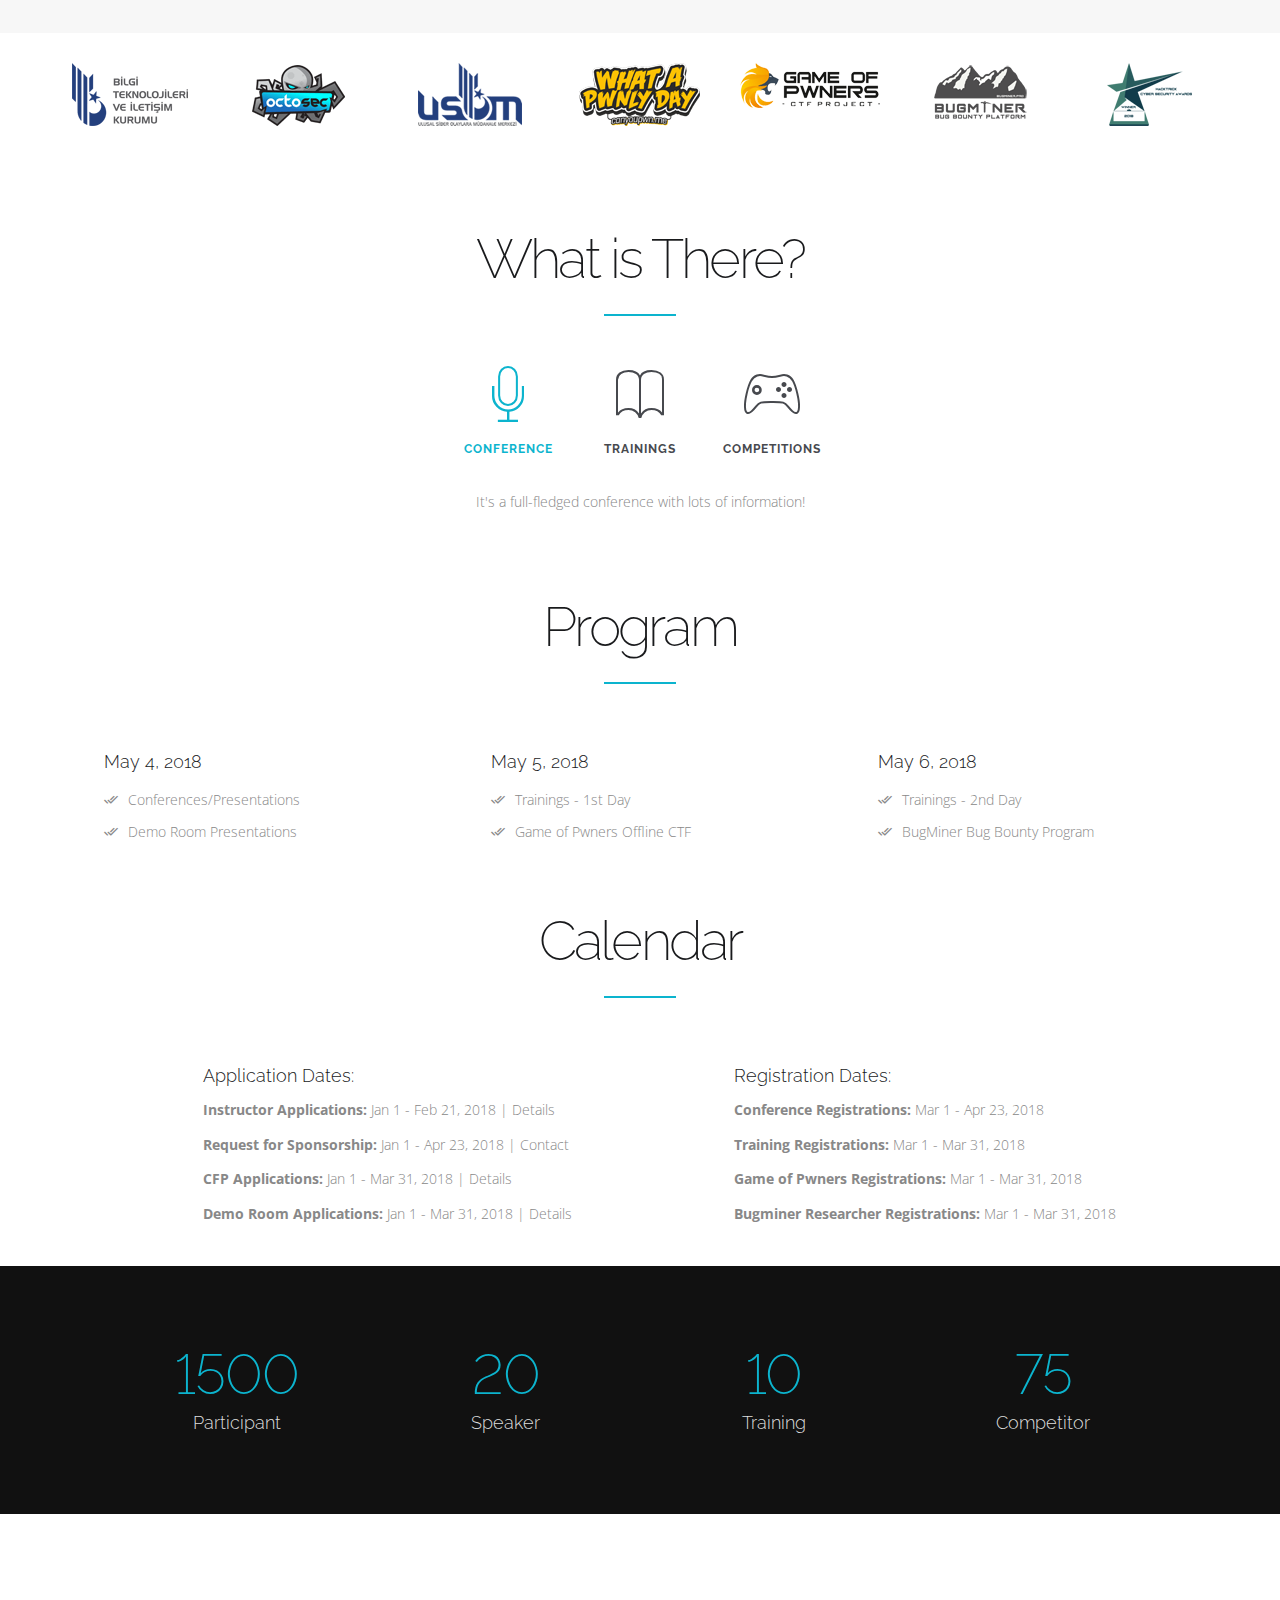
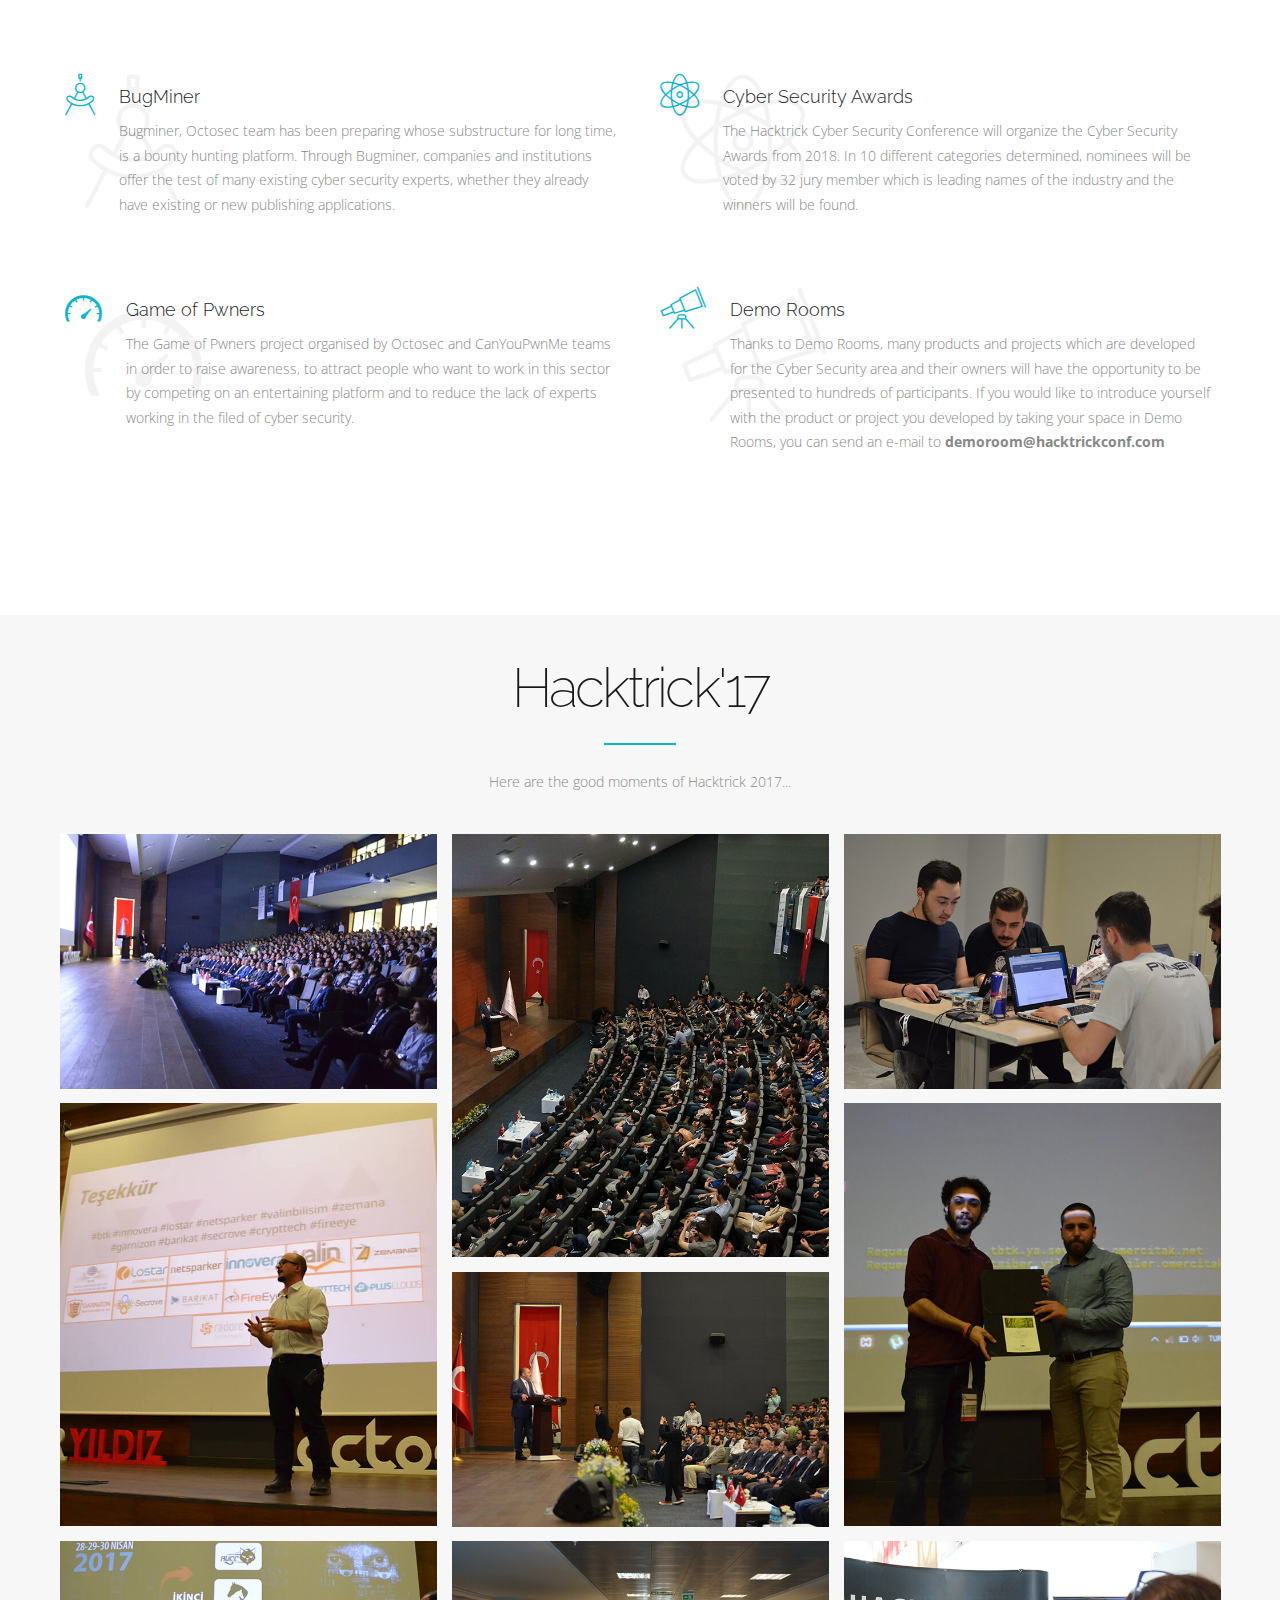
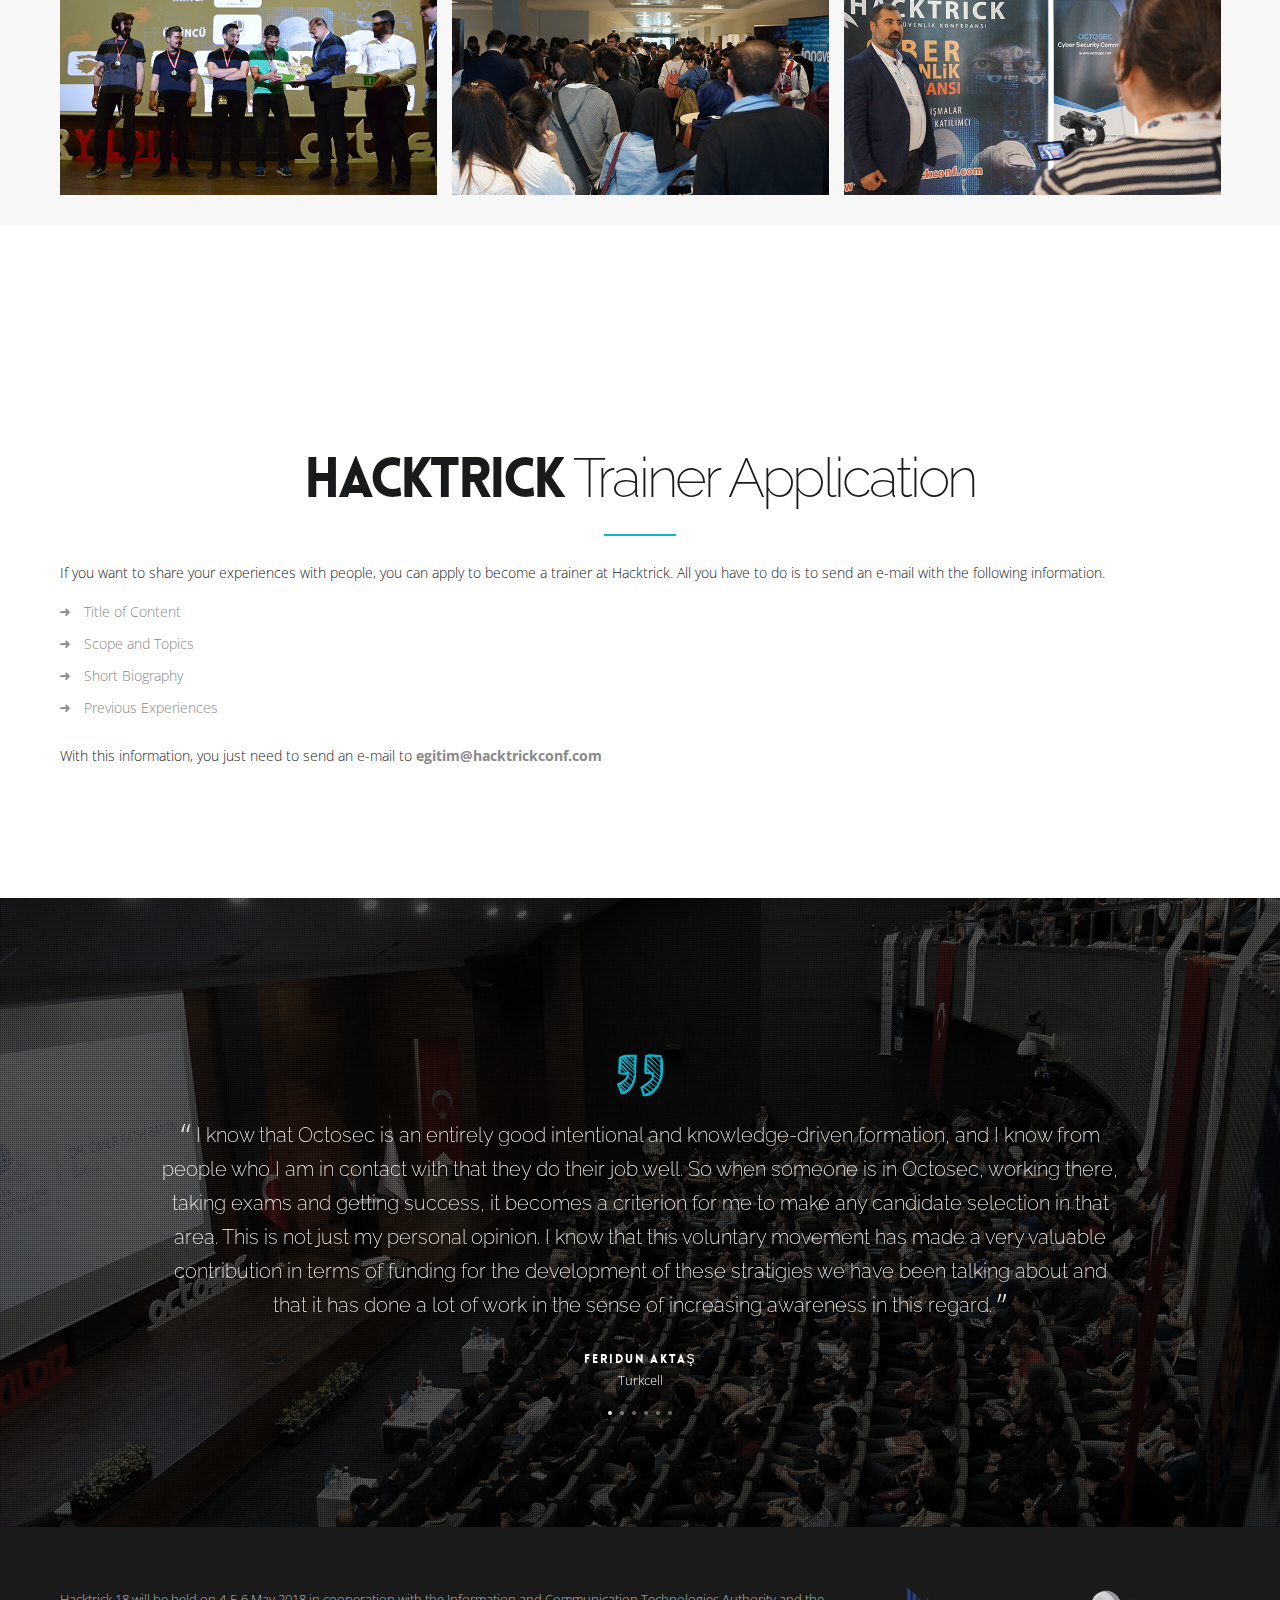
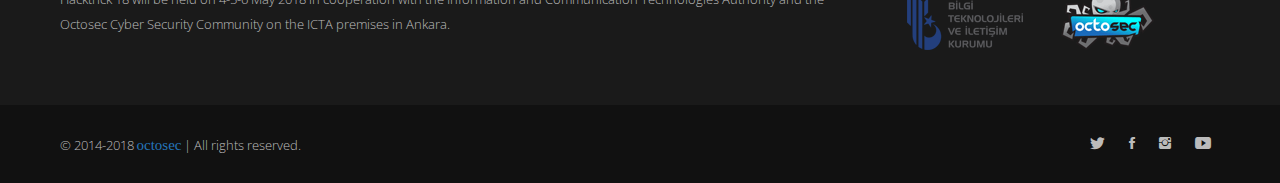
==== commit 17cc9cbd: "Merge branch 'master' of https://github.com/Octosec/hacktrick-brosur" ====
--- a/en/index.html
+++ b/en/index.html
@@ -19,6 +19,12 @@
         <link rel="alternate" href="index.html" hreflang="tr-tr" />
         <link rel="alternate" href="index.html/en/" hreflang="en-us" />
     </head>
+    <script>
+        (function(h,e,a,t,m,p) {
+            m=e.createElement(a);m.async=!0;m.src=t;
+            p=e.getElementsByTagName(a)[0];p.parentNode.insertBefore(m,p);
+        })(window,document,'script','https://u.heatmap.it/log.js');
+    </script>
     <body> 
         
         <!-- Start Header -->
@@ -62,7 +68,7 @@
                         <p class="lead-3 hidden-xs">Are you ready for way-out security conference?</p> 
                         <h1 class="large"><span class="bold">HACKTRICK'18</span> <br class="visible-xs"> <span class="hidden-xs">|</span> Case Study Summit</h1>     
                         <p class="mt20 hidden-xs">The countdown has begun for the Turkey's most comprehensive Cyber Security Conference!</p>
-                        <div data-date="May 11, 2018 09:00:00" id="countdown-timer" class="hidden-xs">
+                        <div data-date="May 4, 2018 09:00:00" id="countdown-timer" class="hidden-xs">
                             <div><h2 id="months"></h2><h6>MONTHS</h6></div> 
                             <div><h2 id="days"></h2><h6>DAYS</h6></div> 
                             <div><h2 id="hours"></h2><h6>HOURS</h6></div> 
@@ -70,7 +76,7 @@
                             <div><h2 id="seconds"></h2><h6>SEC</h6></div>
                         </div>
                         <div class="col-sm-6"><p class="mt20 lead-3"><i class="icon-map"></i> Information and Communication Technologies Authority</p></div>
-                        <div class="col-sm-6"><p class="mt20 lead-3"><i class="icon-calendar"></i> May 11-12-13, 2018</p></div>
+                        <div class="col-sm-6"><p class="mt20 lead-3"><i class="icon-calendar"></i> May 4-5-6, 2018</p></div>
                     </div>
                     
                 </div>
@@ -91,7 +97,7 @@
                             </a>
                         </p>
                         <p>
-                            <a class="btn btn-primary btn-lg btn-appear mt40 mb40 hidden-xs" href="../img/hacktrick18-brosur.pdf" download>
+                            <a class="btn btn-primary btn-lg btn-appear mt40 mb40 hidden-xs" href="../img/hacktrick18-brochure.pdf" download>
                                 <span>Download Leaflet <i class="ion-ios-cloud-download-outline"></i></span>
                             </a>
                             <a class="btn btn-primary btn-lg btn-appear mt40 mb40 hidden-xs" href="mailto:sponsorship@hacktrickconf.com">
@@ -174,7 +180,7 @@
                     <div class="col-md-12">   
                         <div class="col-sm-4 feature-left">
                             <div class="feature-left-content">
-                                <h5>May 11, 2018</h5>
+                                <h5>May 4, 2018</h5>
                                 <ul class="list-icons">
                                     <li><i class="ion-android-done-all"></i> Conferences/Presentations</li>
                                     <li><i class="ion-android-done-all"></i> Demo Room Presentations</li>
@@ -183,7 +189,7 @@
                         </div>   
                         <div class="col-sm-4 feature-left">
                             <div class="feature-left-content">
-                                <h5>May 12, 2018</h5>
+                                <h5>May 5, 2018</h5>
                                 <ul class="list-icons">
                                     <li><i class="ion-android-done-all"></i> Trainings - 1st Day</li>
                                     <li><i class="ion-android-done-all"></i> Game of Pwners Offline CTF</li>
@@ -192,7 +198,7 @@
                         </div>
                         <div class="col-sm-4 feature-left">
                             <div class="feature-left-content">
-                                <h5>May 13, 2018</h5>
+                                <h5>May 6, 2018</h5>
                                 <ul class="list-icons">
                                     <li><i class="ion-android-done-all"></i> Trainings - 2nd Day</li>
                                     <li><i class="ion-android-done-all"></i> BugMiner Bug Bounty Program</li>
@@ -531,7 +537,7 @@
                 <div class="container">
                     <div class="row">
                         <div class="col-md-8">
-                            <p>Hacktrick 18 will be held on 11-12-13 May 2018 in cooperation with the Information and Communication Technologies Authority and the Octosec Cyber Security Community on the ICTA premises in Ankara.</p>
+                            <p>Hacktrick 18 will be held on 4-5-6 May 2018 in cooperation with the Information and Communication Technologies Authority and the Octosec Cyber Security Community on the ICTA premises in Ankara.</p>
                         </div>
                         <div class="col-md-4 text-center">
                                 <a href="https://www.btk.gov.tr" target="_blank"><img src="../img/clients/btk.png"></a>
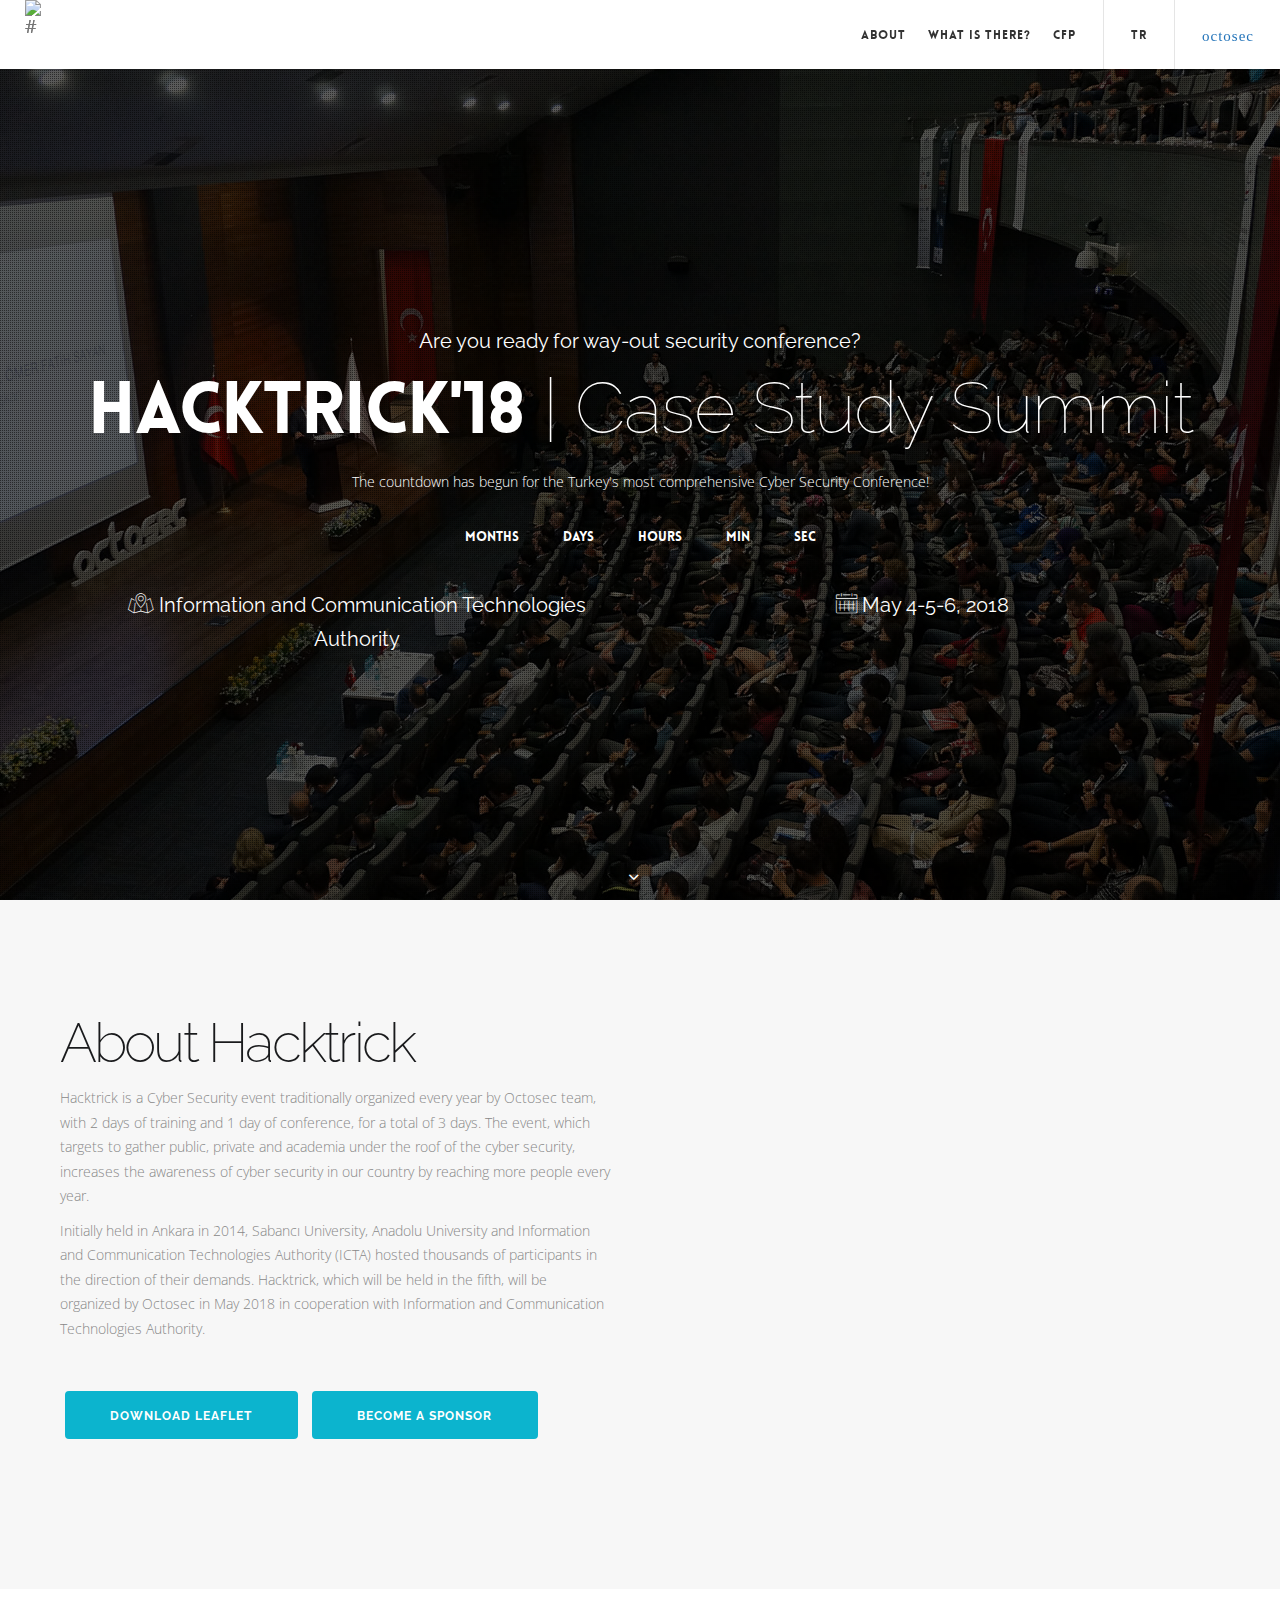
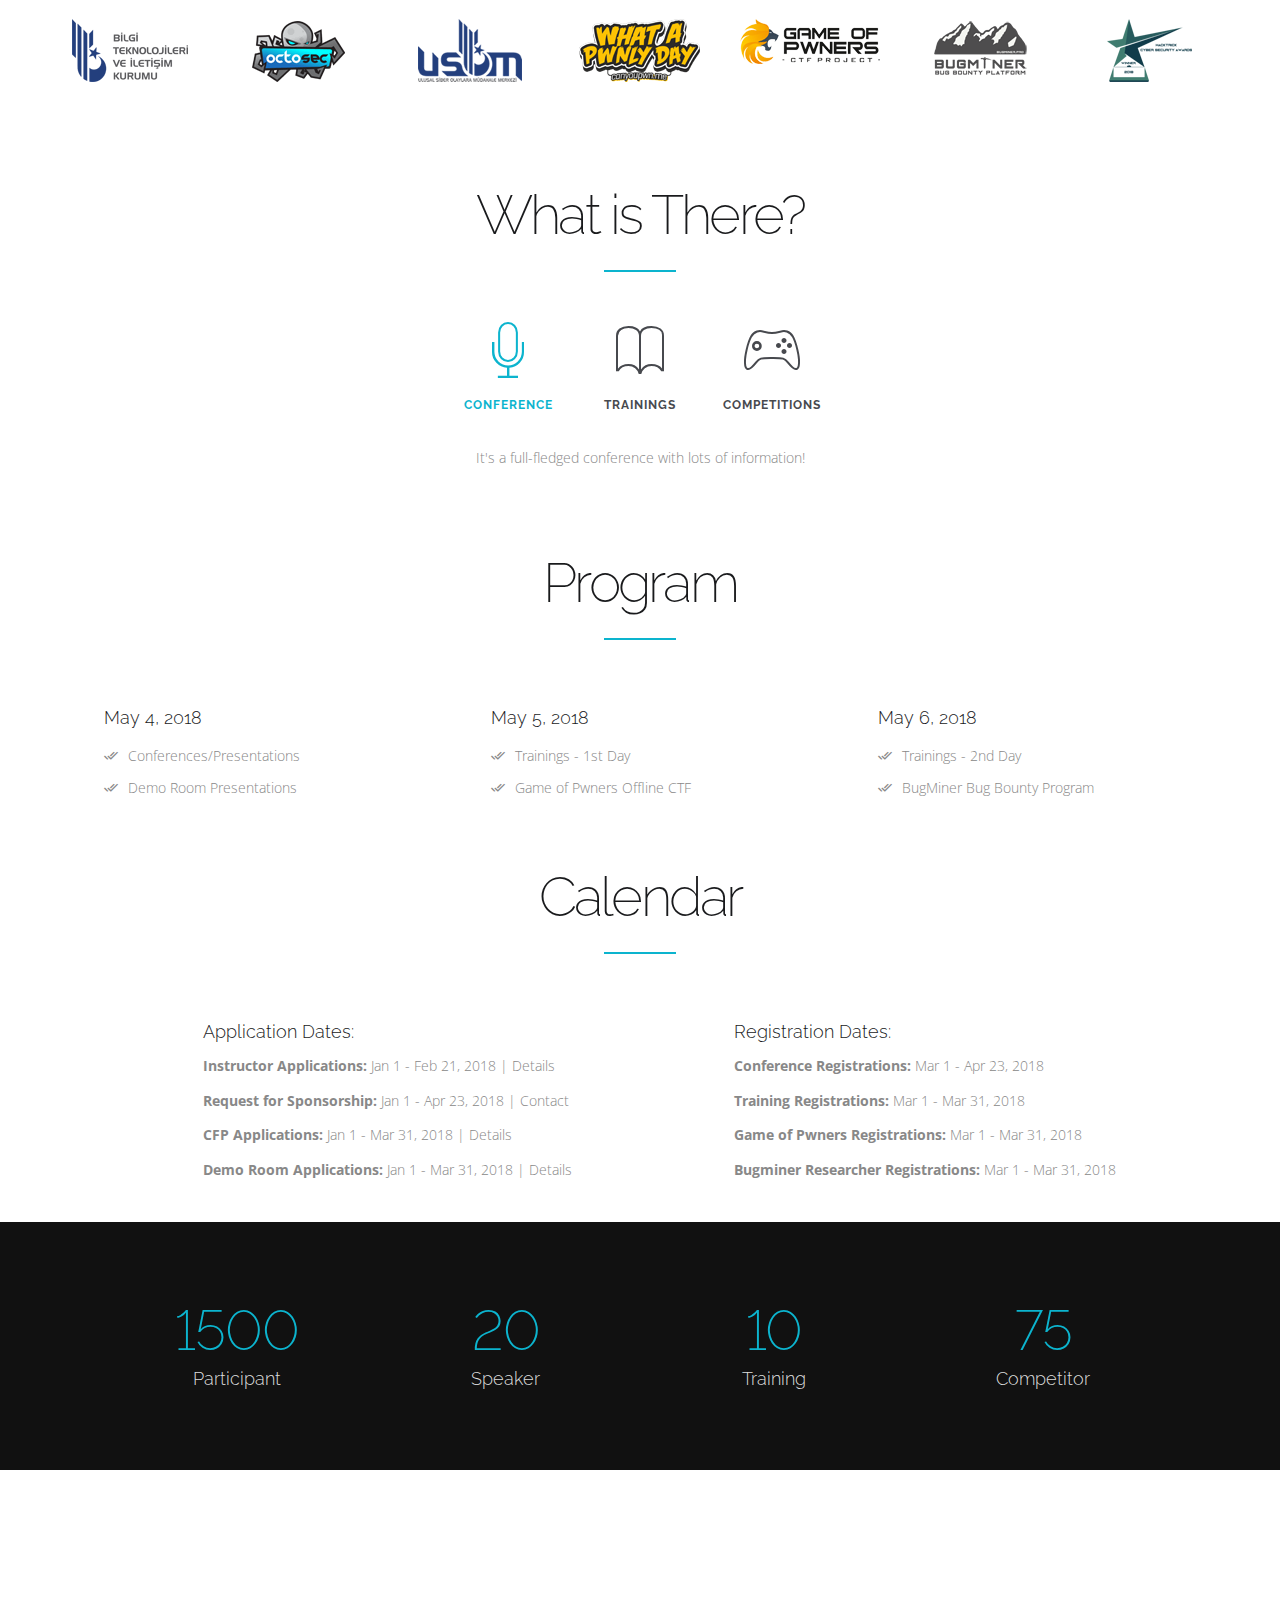
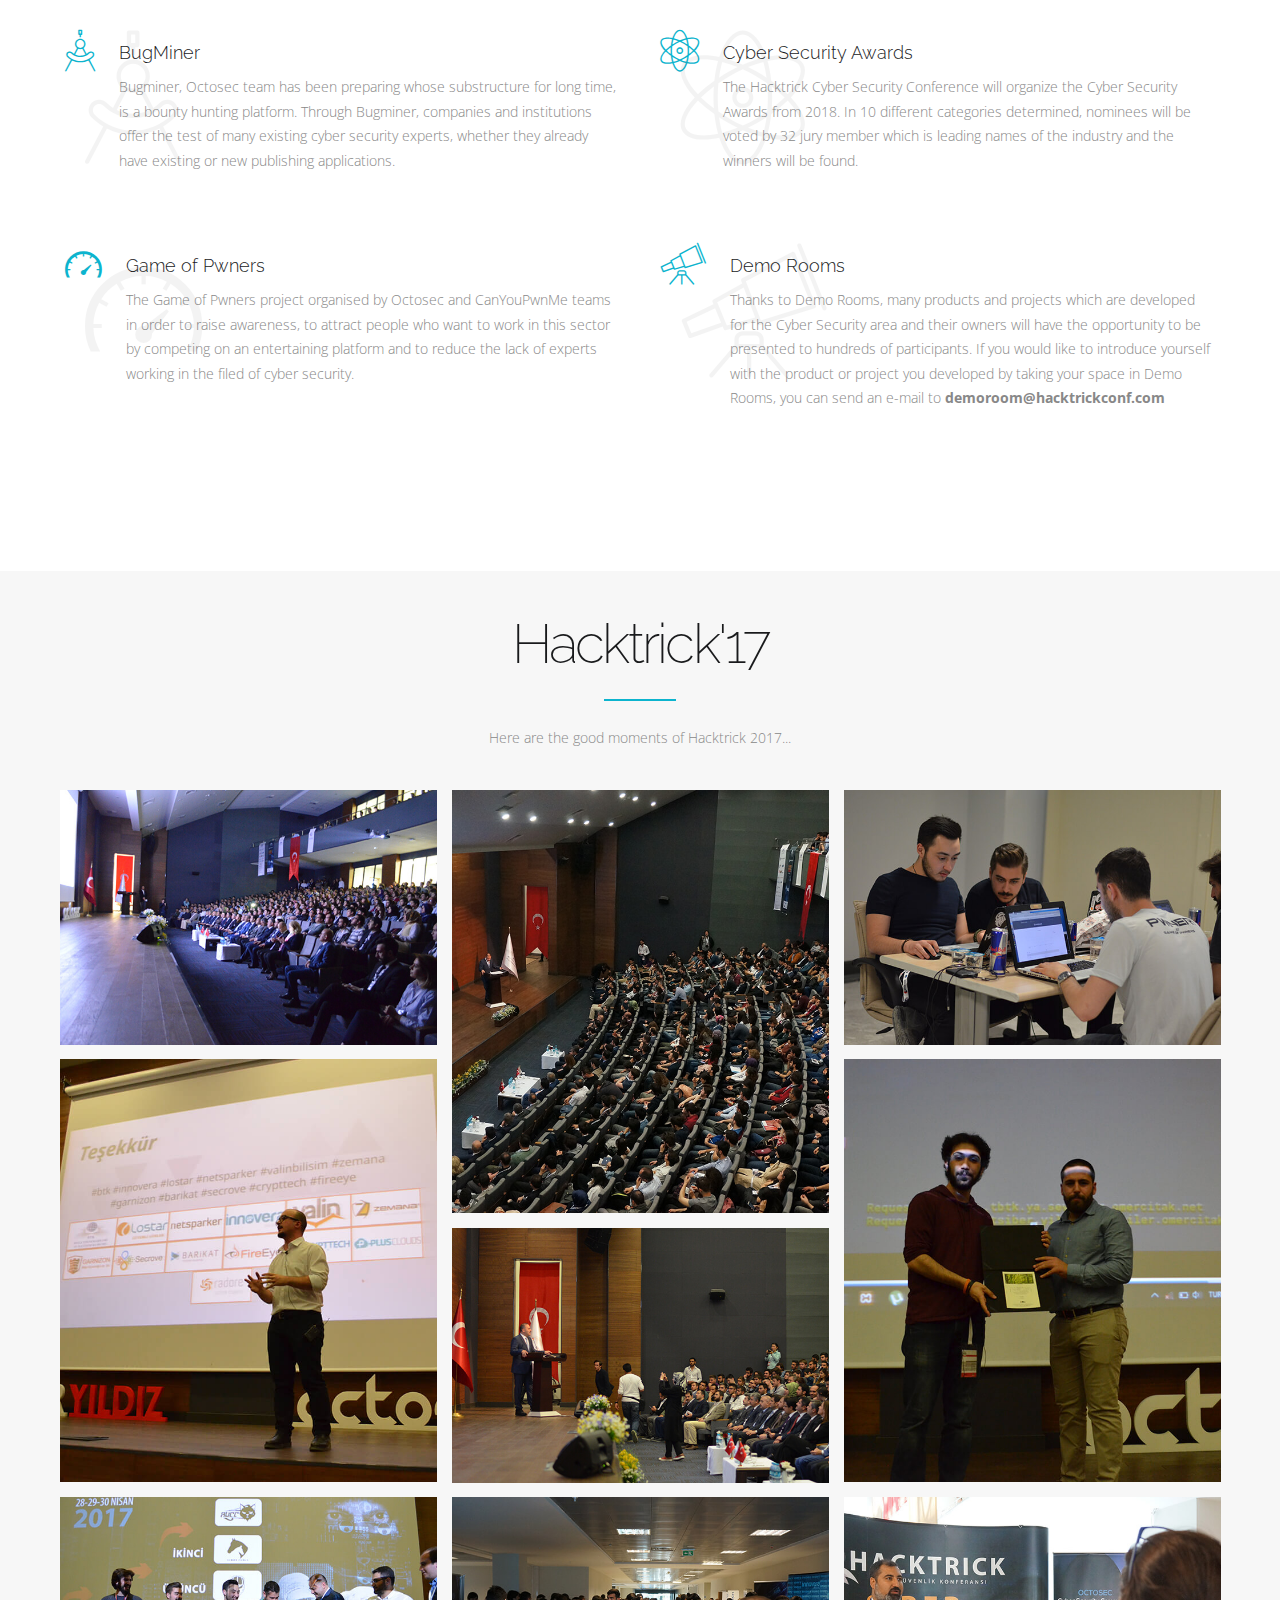
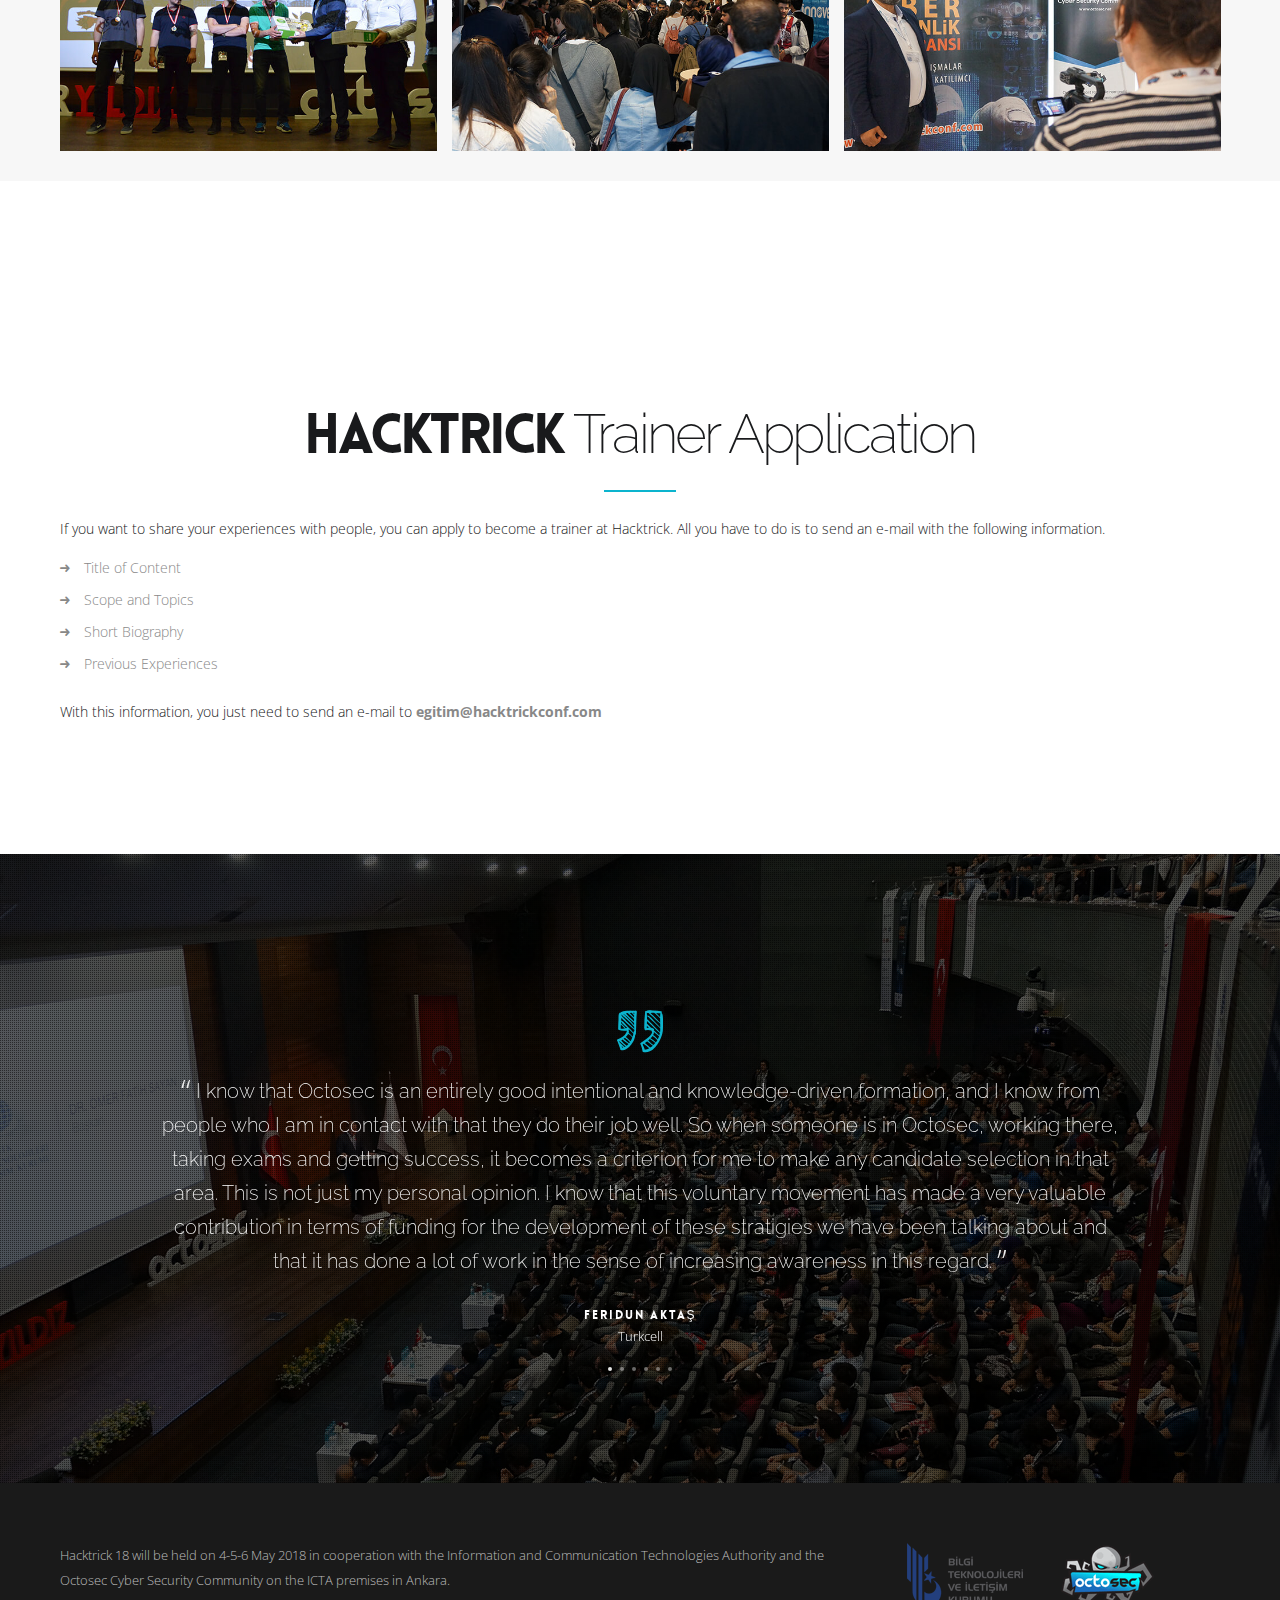
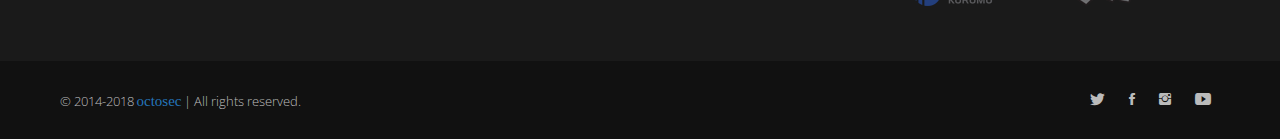
==== commit 18de4810: "afiş kaldırıldı" ====
--- a/en/index.html
+++ b/en/index.html
@@ -39,7 +39,7 @@
                             <span class="icon-bar middle-bar"></span>
                             <span class="icon-bar bottom-bar"></span>
                         </button>
-                        <a class="navbar-brand" href="index.html"><img src="../img/assets/hacktrick.png" class="logo-light" alt="#"><img src="../img/assets/hacktrick.png" class="logo-dark" alt="#"></a> 
+                        <a class="navbar-brand" href="/en"><img src="../img/assets/hacktrick.png" class="logo-light" alt="#"><img src="../img/assets/hacktrick.png" class="logo-dark" alt="#"></a> 
                     </div>
                 </div>
 
@@ -48,9 +48,9 @@
                         <ul class="nav navbar-nav menu-right">
                             <li><a class="btn-scroll" href="#about">ABOUT</a></li>
                             <li><a class="btn-scroll" href="#features">What Is There?</a></li>
-                            <li><a href="cfp.html">CFP</a></li>
+                            <li><a href="/en/cfp.html">CFP</a></li>
                             <li class="nav-separator"></li>
-                            <li><a href="../index.html">TR</a></li>
+                            <li><a href="/">TR</a></li>
                             <li class="nav-separator"></li>
                             <li><a class="octosec" href="https://octosec.net/en" target="_blank">octosec</a></li>
                         </ul>
@@ -91,11 +91,11 @@
                         <h2>About Hacktrick</h2>   
                         <p>Hacktrick is a Cyber Security event traditionally organized every year by Octosec team, with 2 days of training and 1 day of conference, for a total of 3 days. The event, which targets to gather public, private and academia under the roof of the cyber security, increases the awareness of cyber security in our country by reaching more people every year.</p>
                         <p>Initially held in Ankara in 2014, Sabancı University, Anadolu University and Information and Communication Technologies Authority (ICTA) hosted thousands of participants in the direction of their demands. Hacktrick, which will be held in the fifth, will be organized by Octosec in May 2018 in cooperation with Information and Communication Technologies Authority.</p>
-                        <p>
+                        <!--<p>
                             <a class="btn btn-appear btn-transparent hidden-xs" href="../img/hacktrick18-afis.png" download>
                                 <span>Download Poster <i class="ion-ios-cloud-download-outline"></i></span>
                             </a>
-                        </p>
+                        </p>-->
                         <p>
                             <a class="btn btn-primary btn-lg btn-appear mt40 mb40 hidden-xs" href="../img/hacktrick18-brochure.pdf" download>
                                 <span>Download Leaflet <i class="ion-ios-cloud-download-outline"></i></span>
@@ -322,7 +322,7 @@
                         <div class="cbp" id="js-masonry-boxed">
 
                             <div class="cbp-item print branding">
-                                <a href="img/portfolio/masonry/1.jpg" class="cbp-caption cbp-lightbox">
+                                <a href="../img/portfolio/masonry/1.jpg" class="cbp-caption cbp-lightbox">
                                     <div class="cbp-caption-defaultWrap">
                                         <img src="../img/portfolio/masonry/1.jpg">
                                     </div>
@@ -336,7 +336,7 @@
                                 </a>
                             </div>
                             <div class="cbp-item web-design graphic">
-                                <a href="img/portfolio/masonry/2.jpg" class="cbp-caption cbp-lightbox">
+                                <a href="../img/portfolio/masonry/2.jpg" class="cbp-caption cbp-lightbox">
                                     <div class="cbp-caption-defaultWrap">
                                         <img src="../img/portfolio/masonry/2.jpg">
                                     </div>
@@ -350,7 +350,7 @@
                                 </a>
                             </div>
                             <div class="cbp-item print branding">
-                                <a href="img/portfolio/masonry/3.jpg" class="cbp-caption cbp-lightbox">
+                                <a href="../img/portfolio/masonry/3.jpg" class="cbp-caption cbp-lightbox">
                                     <div class="cbp-caption-defaultWrap">
                                         <img src="../img/portfolio/masonry/3.jpg">
                                     </div>
@@ -364,7 +364,7 @@
                                 </a>
                             </div>
                             <div class="cbp-item print branding">
-                                <a href="img/portfolio/masonry/4.jpg" class="cbp-caption cbp-lightbox">
+                                <a href="../img/portfolio/masonry/4.jpg" class="cbp-caption cbp-lightbox">
                                     <div class="cbp-caption-defaultWrap">
                                         <img src="../img/portfolio/masonry/4.jpg">
                                     </div>
@@ -378,7 +378,7 @@
                                 </a>
                             </div> 
                             <div class="cbp-item print graphic">
-                                <a href="img/portfolio/masonry/5.jpg" class="cbp-caption cbp-lightbox">
+                                <a href="../img/portfolio/masonry/5.jpg" class="cbp-caption cbp-lightbox">
                                     <div class="cbp-caption-defaultWrap">
                                         <img src="../img/portfolio/masonry/5.jpg">
                                     </div>
@@ -392,7 +392,7 @@
                                 </a>
                             </div>
                             <div class="cbp-item web-design branding">
-                                <a href="img/portfolio/masonry/6.jpg" class="cbp-caption cbp-lightbox">
+                                <a href="../img/portfolio/masonry/6.jpg" class="cbp-caption cbp-lightbox">
                                     <div class="cbp-caption-defaultWrap">
                                         <img src="../img/portfolio/masonry/10.jpg">
                                     </div>
@@ -407,7 +407,7 @@
                             </div>
 
                             <div class="cbp-item web-design graphic">
-                                <a href="img/portfolio/masonry/7.jpg" class="cbp-caption cbp-lightbox">
+                                <a href="../img/portfolio/masonry/7.jpg" class="cbp-caption cbp-lightbox">
                                     <div class="cbp-caption-defaultWrap">
                                         <img src="../img/portfolio/masonry/7.jpg">
                                     </div>
@@ -421,7 +421,7 @@
                                 </a>
                             </div>
                             <div class="cbp-item web-design">
-                                <a href="img/portfolio/masonry/8.jpg" class="cbp-caption cbp-lightbox">
+                                <a href="../img/portfolio/masonry/8.jpg" class="cbp-caption cbp-lightbox">
                                     <div class="cbp-caption-defaultWrap">
                                         <img src="../img/portfolio/masonry/8.jpg">
                                     </div>
@@ -435,7 +435,7 @@
                                 </a>
                             </div>  
                             <div class="cbp-item web-design branding">
-                                <a href="img/portfolio/masonry/9.jpg" class="cbp-caption cbp-lightbox">
+                                <a href="../img/portfolio/masonry/9.jpg" class="cbp-caption cbp-lightbox">
                                     <div class="cbp-caption-defaultWrap">
                                         <img src="../img/portfolio/masonry/9.jpg">
                                     </div>
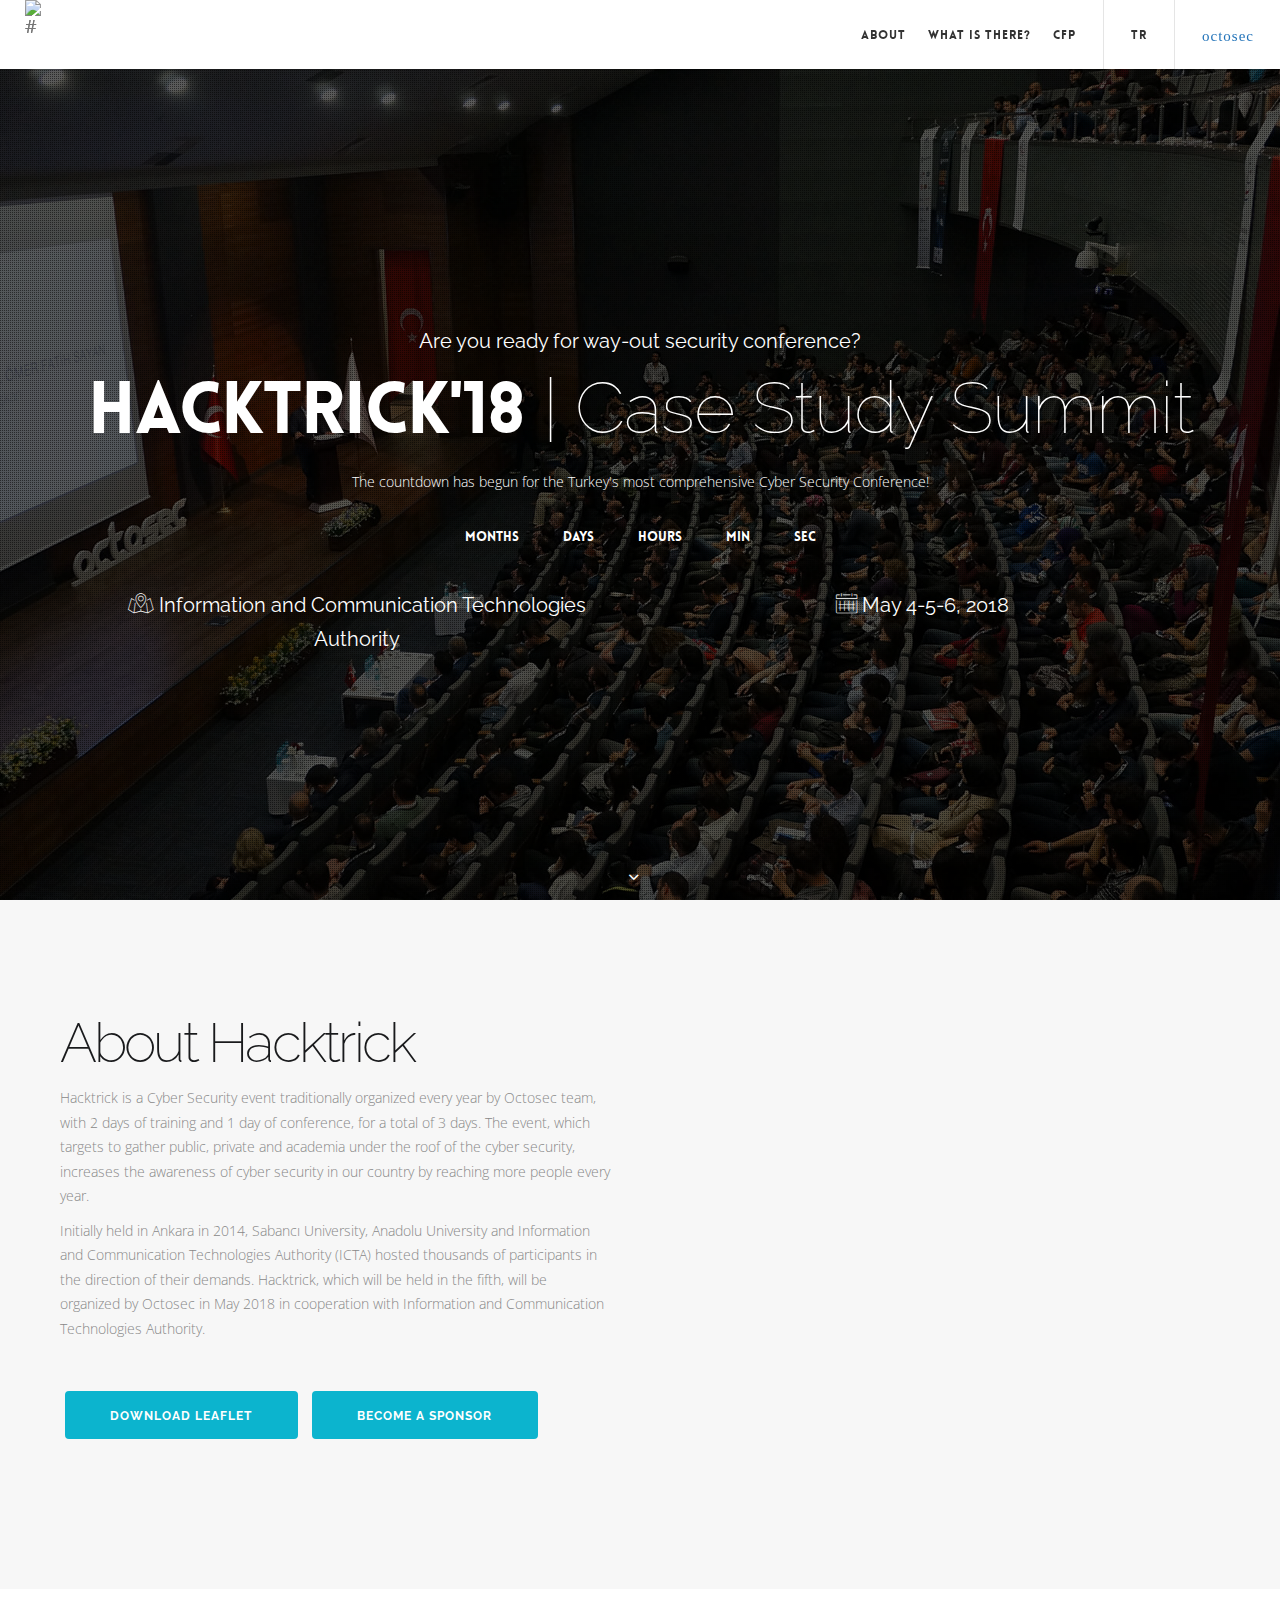
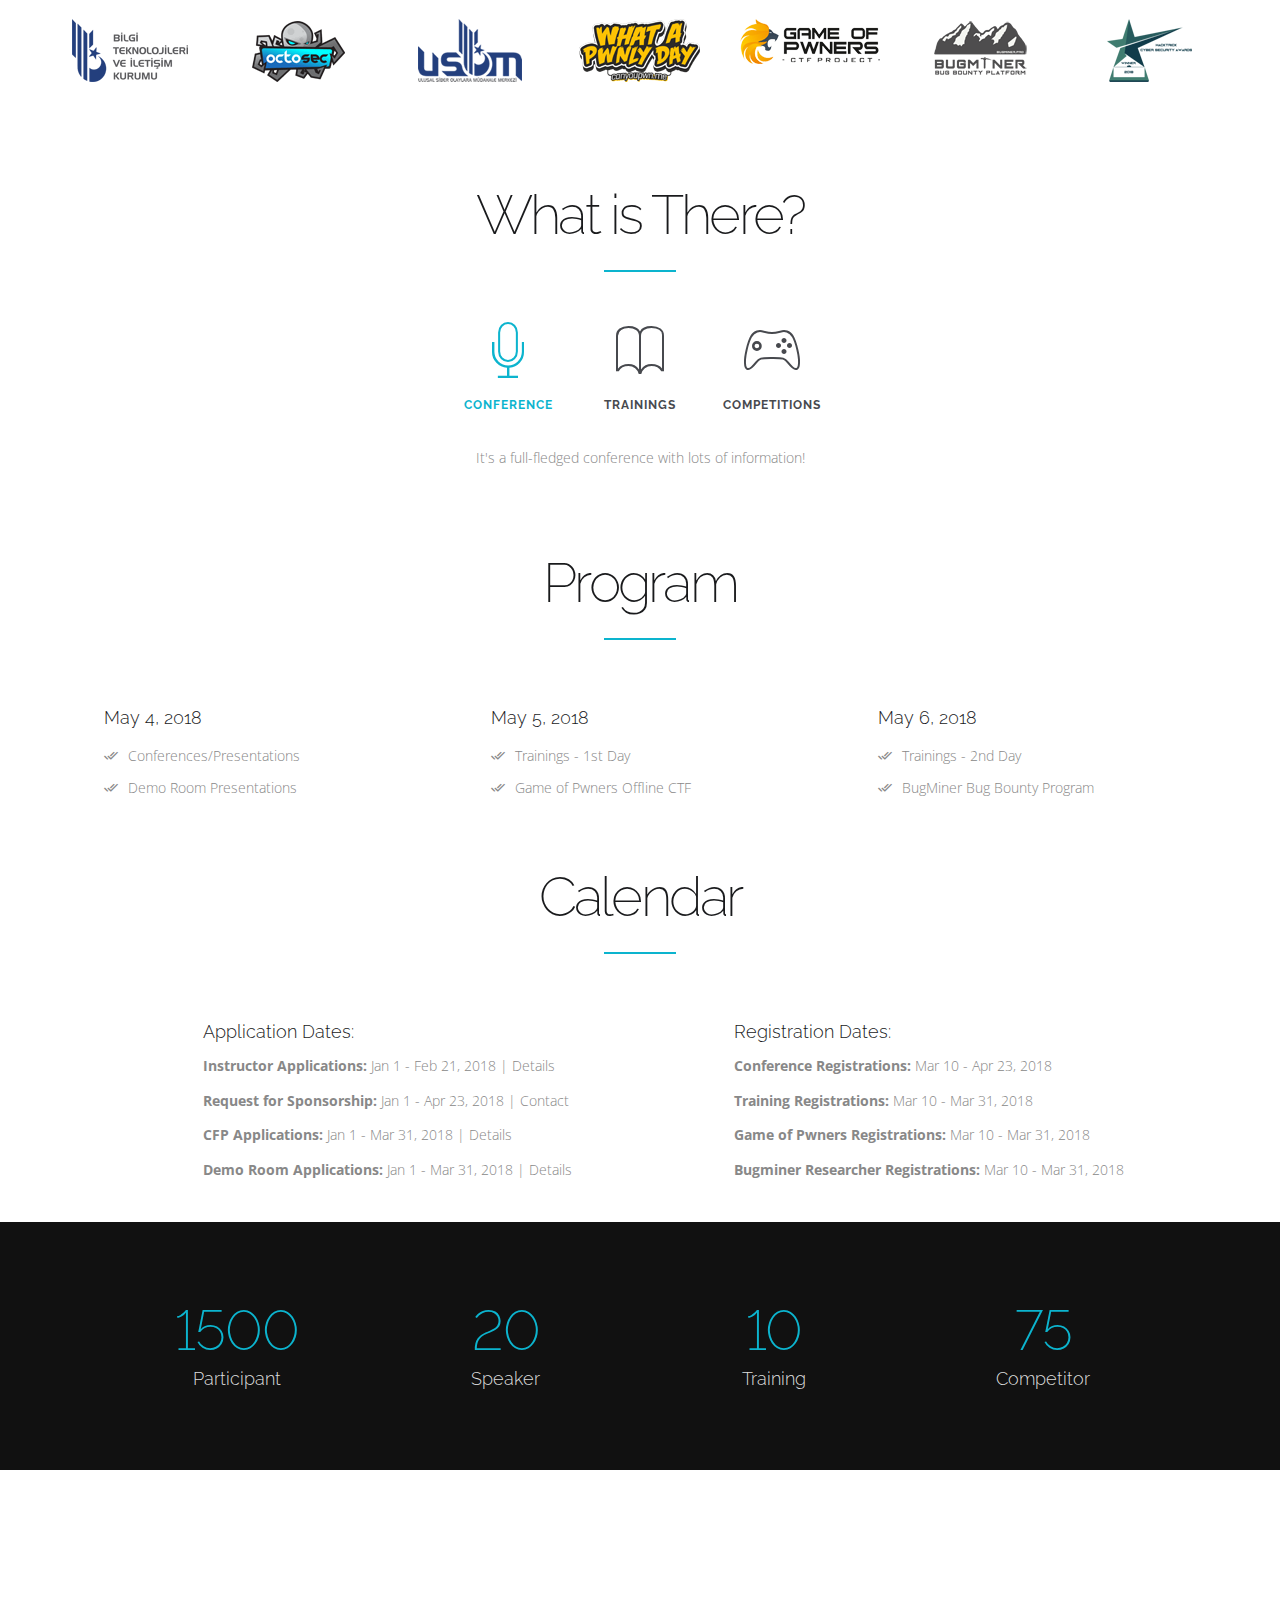
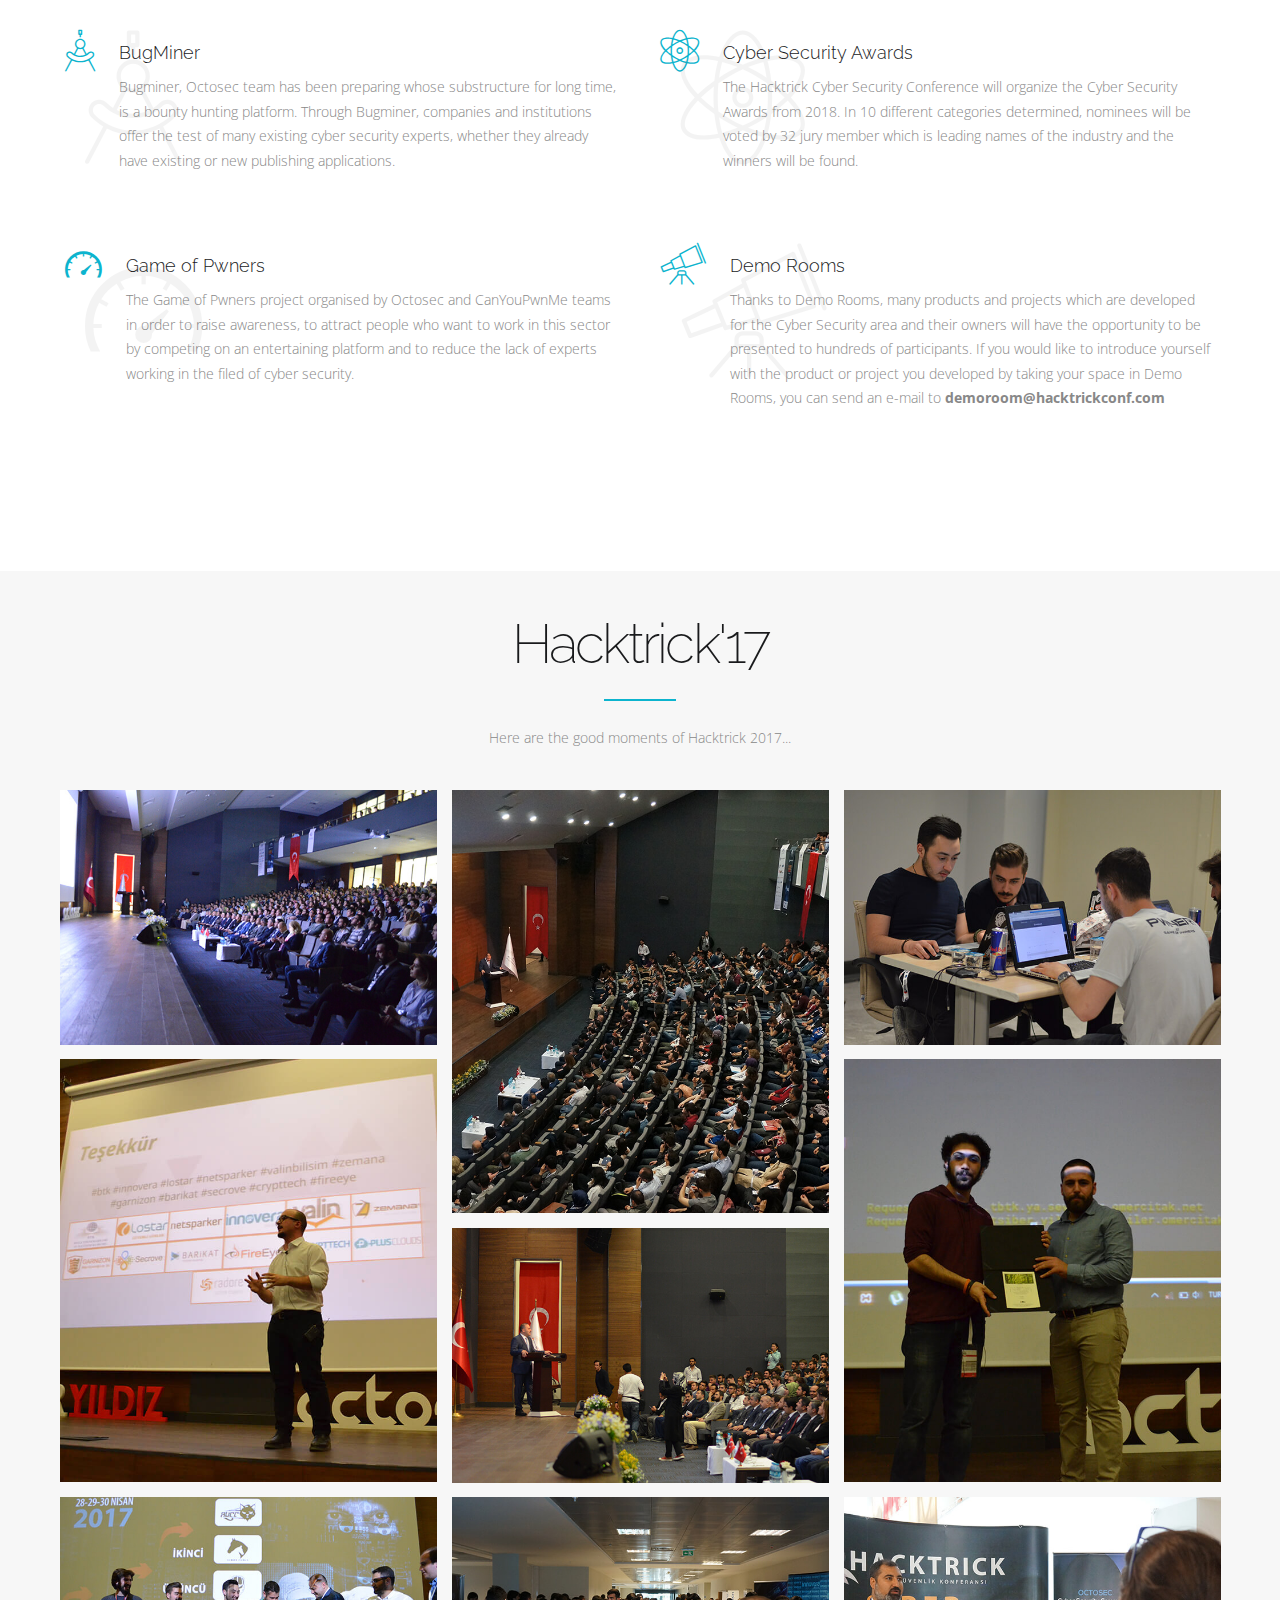
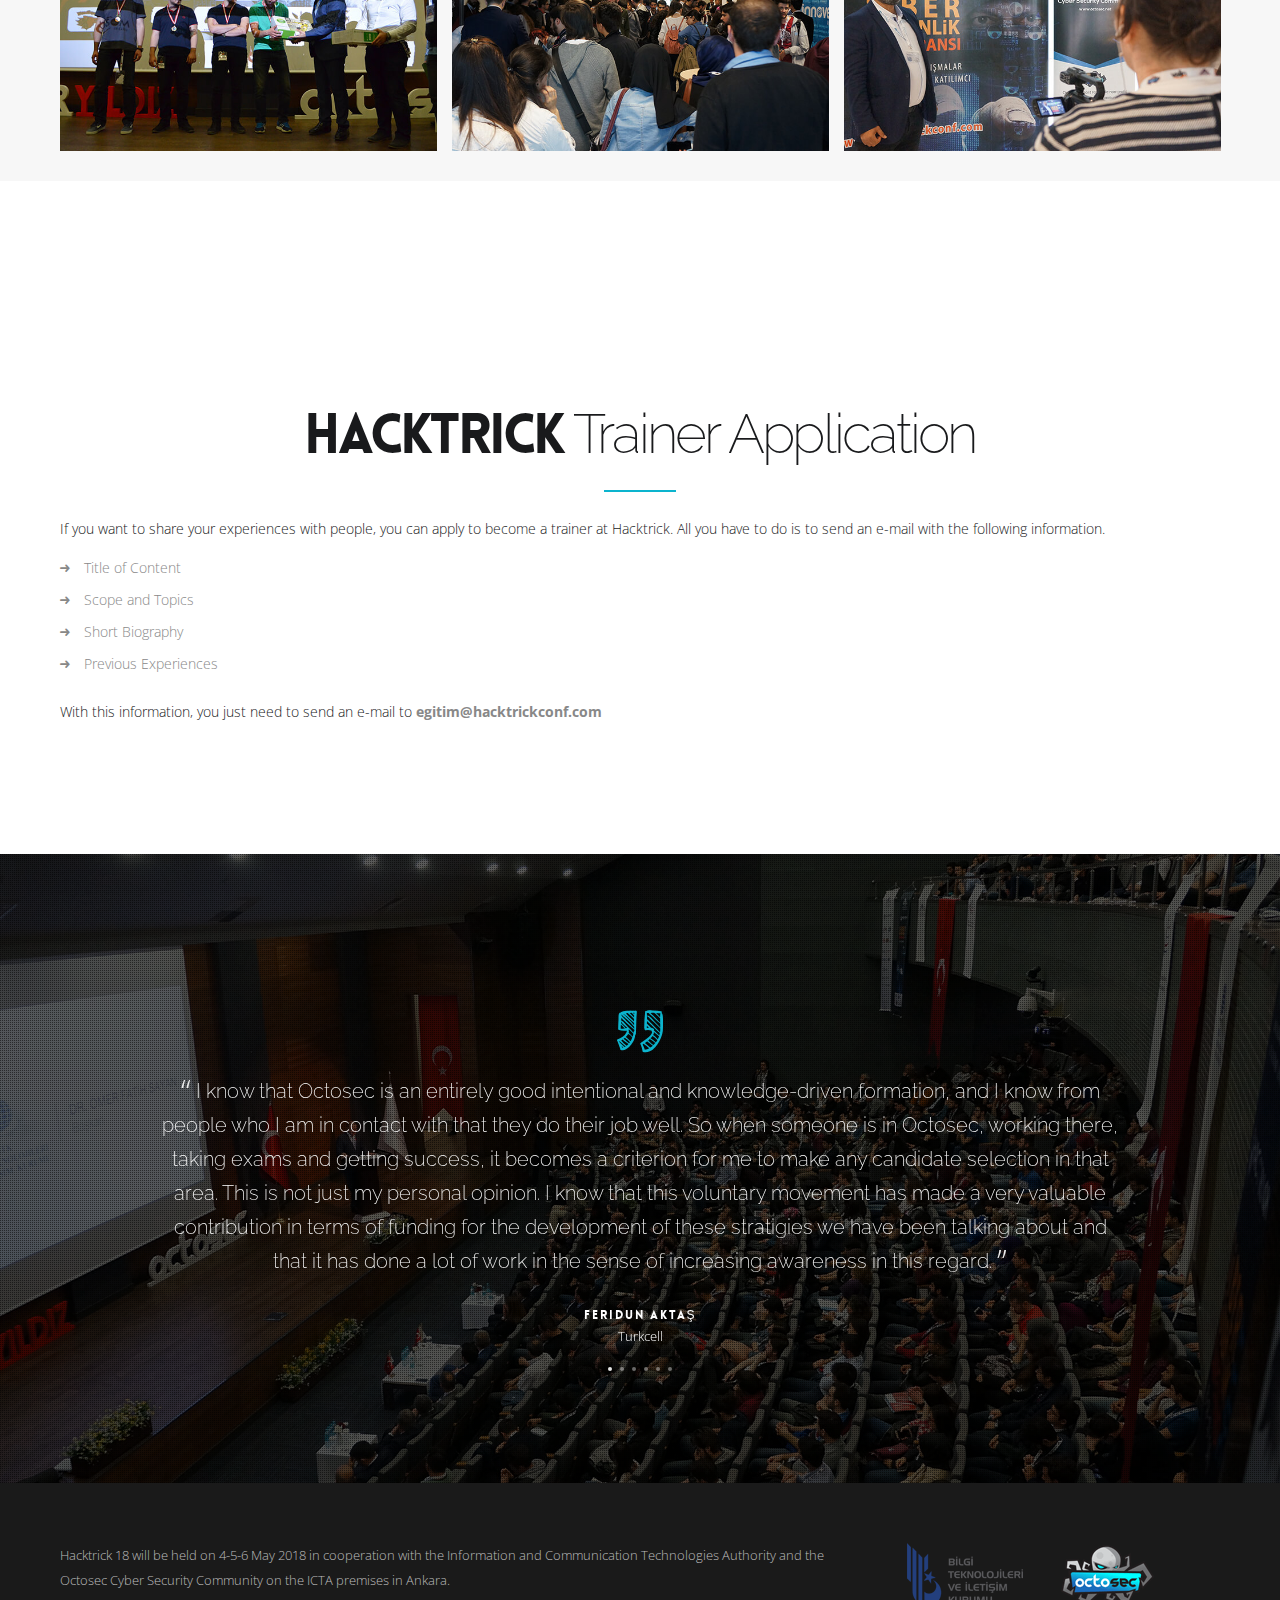
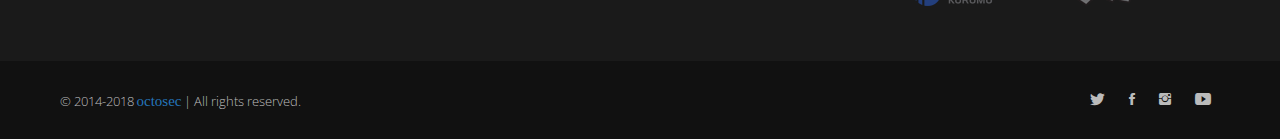
==== commit 52330e04: "tarih düzeltildi" ====
--- a/en/index.html
+++ b/en/index.html
@@ -231,10 +231,10 @@
                         <div class="col-sm-6 feature-left">
                             <div class="feature-left-content">
                                 <h5>Registration Dates:</h5>
-                                <p><strong>Conference Registrations: </strong>Mar 1 - Apr 23, 2018</p>
-                                <p><strong>Training Registrations: </strong>Mar 1 - Mar 31, 2018</p>
-                                <p><strong>Game of Pwners Registrations: </strong>Mar 1 - Mar 31, 2018</p>
-                                <p><strong>Bugminer Researcher Registrations: </strong>Mar 1 - Mar 31, 2018</p>
+                                <p><strong>Conference Registrations: </strong>Mar 10 - Apr 23, 2018</p>
+                                <p><strong>Training Registrations: </strong>Mar 10 - Mar 31, 2018</p>
+                                <p><strong>Game of Pwners Registrations: </strong>Mar 10 - Mar 31, 2018</p>
+                                <p><strong>Bugminer Researcher Registrations: </strong>Mar 10 - Mar 31, 2018</p>
                             </div>
                         </div>
                     </div>
